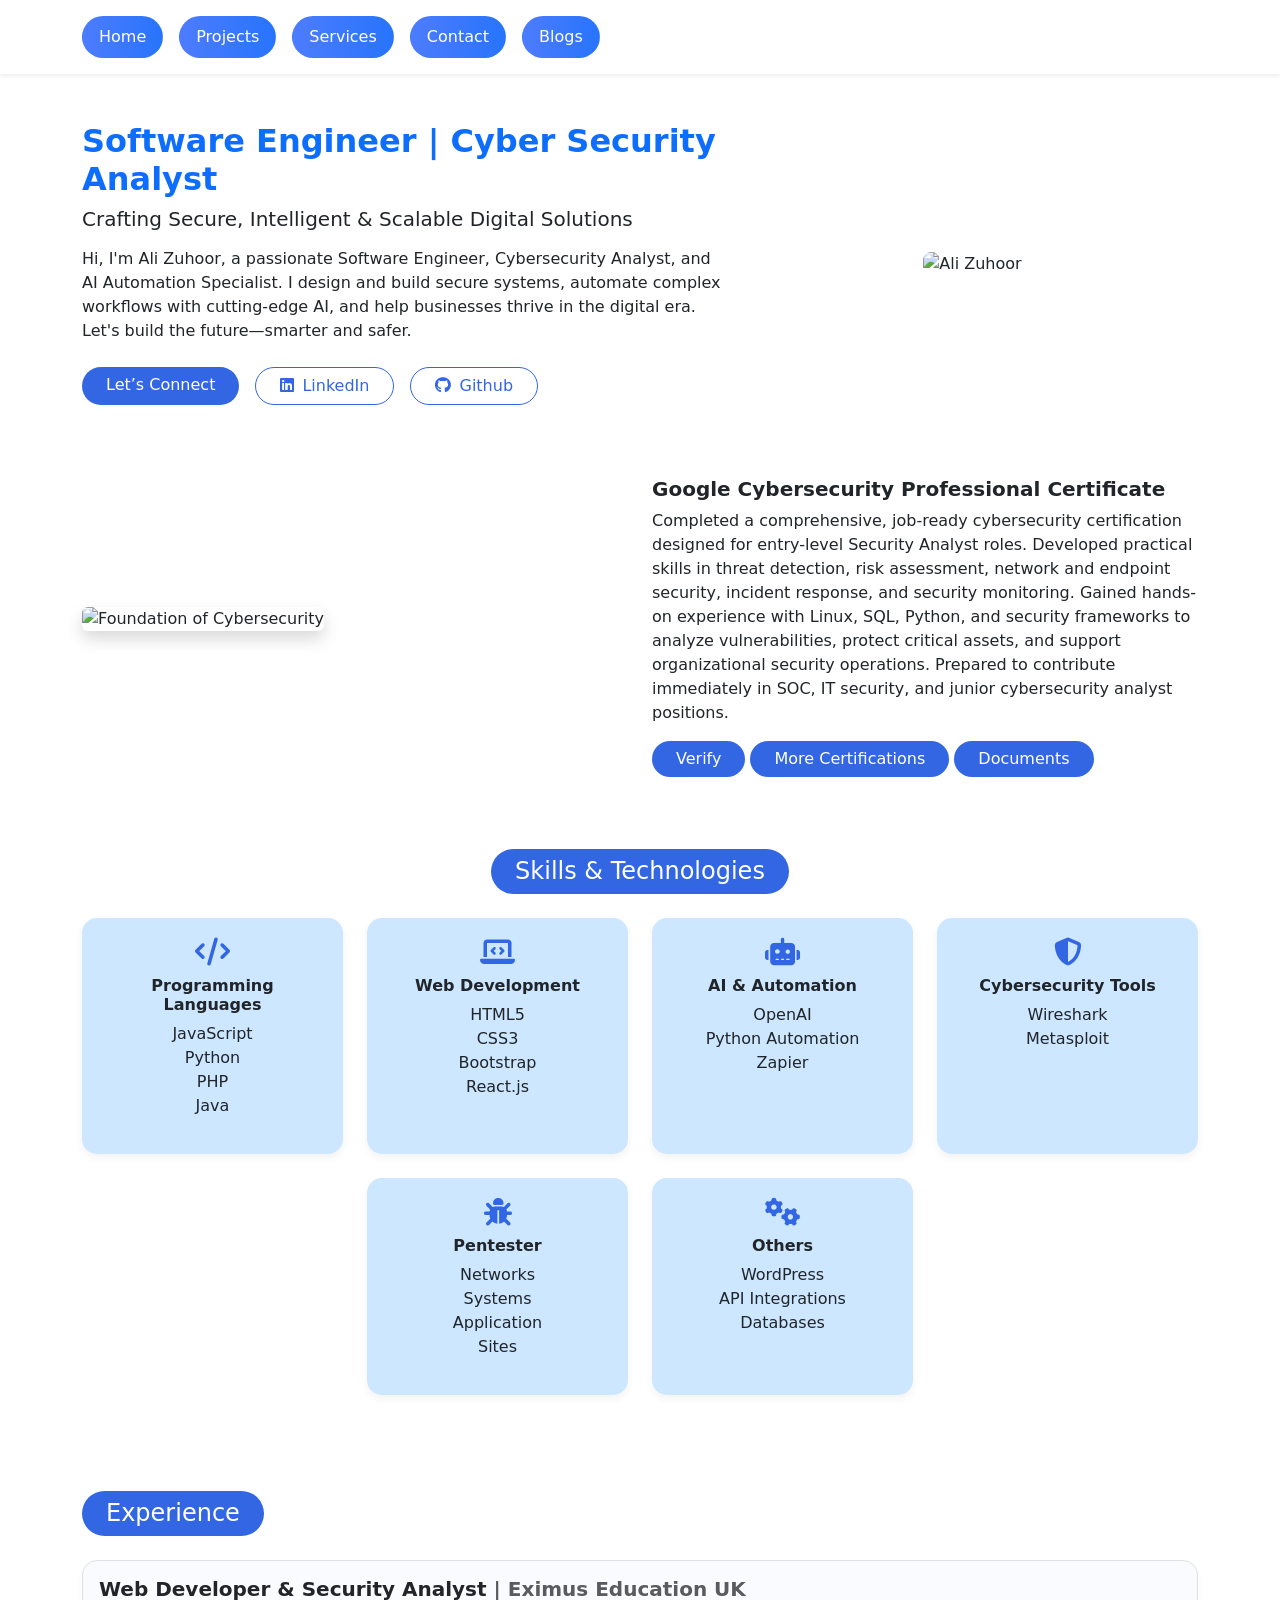
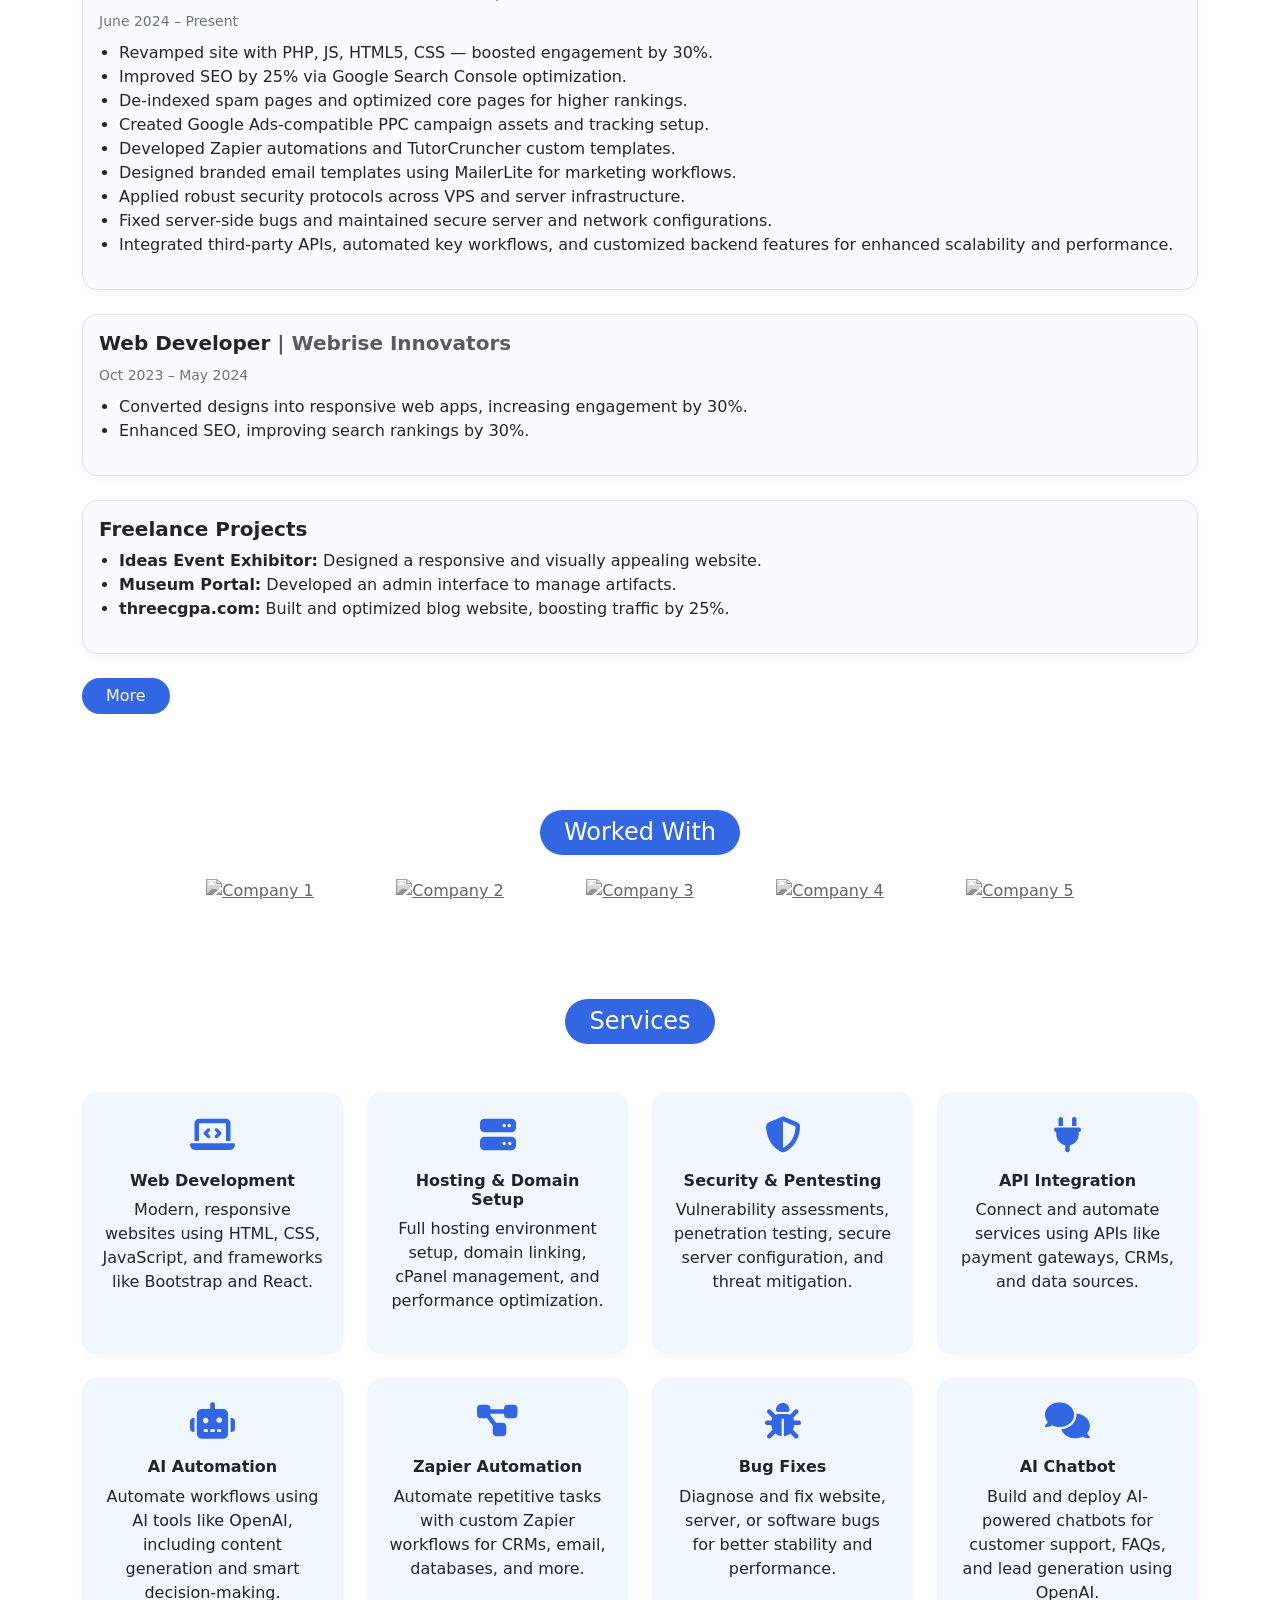
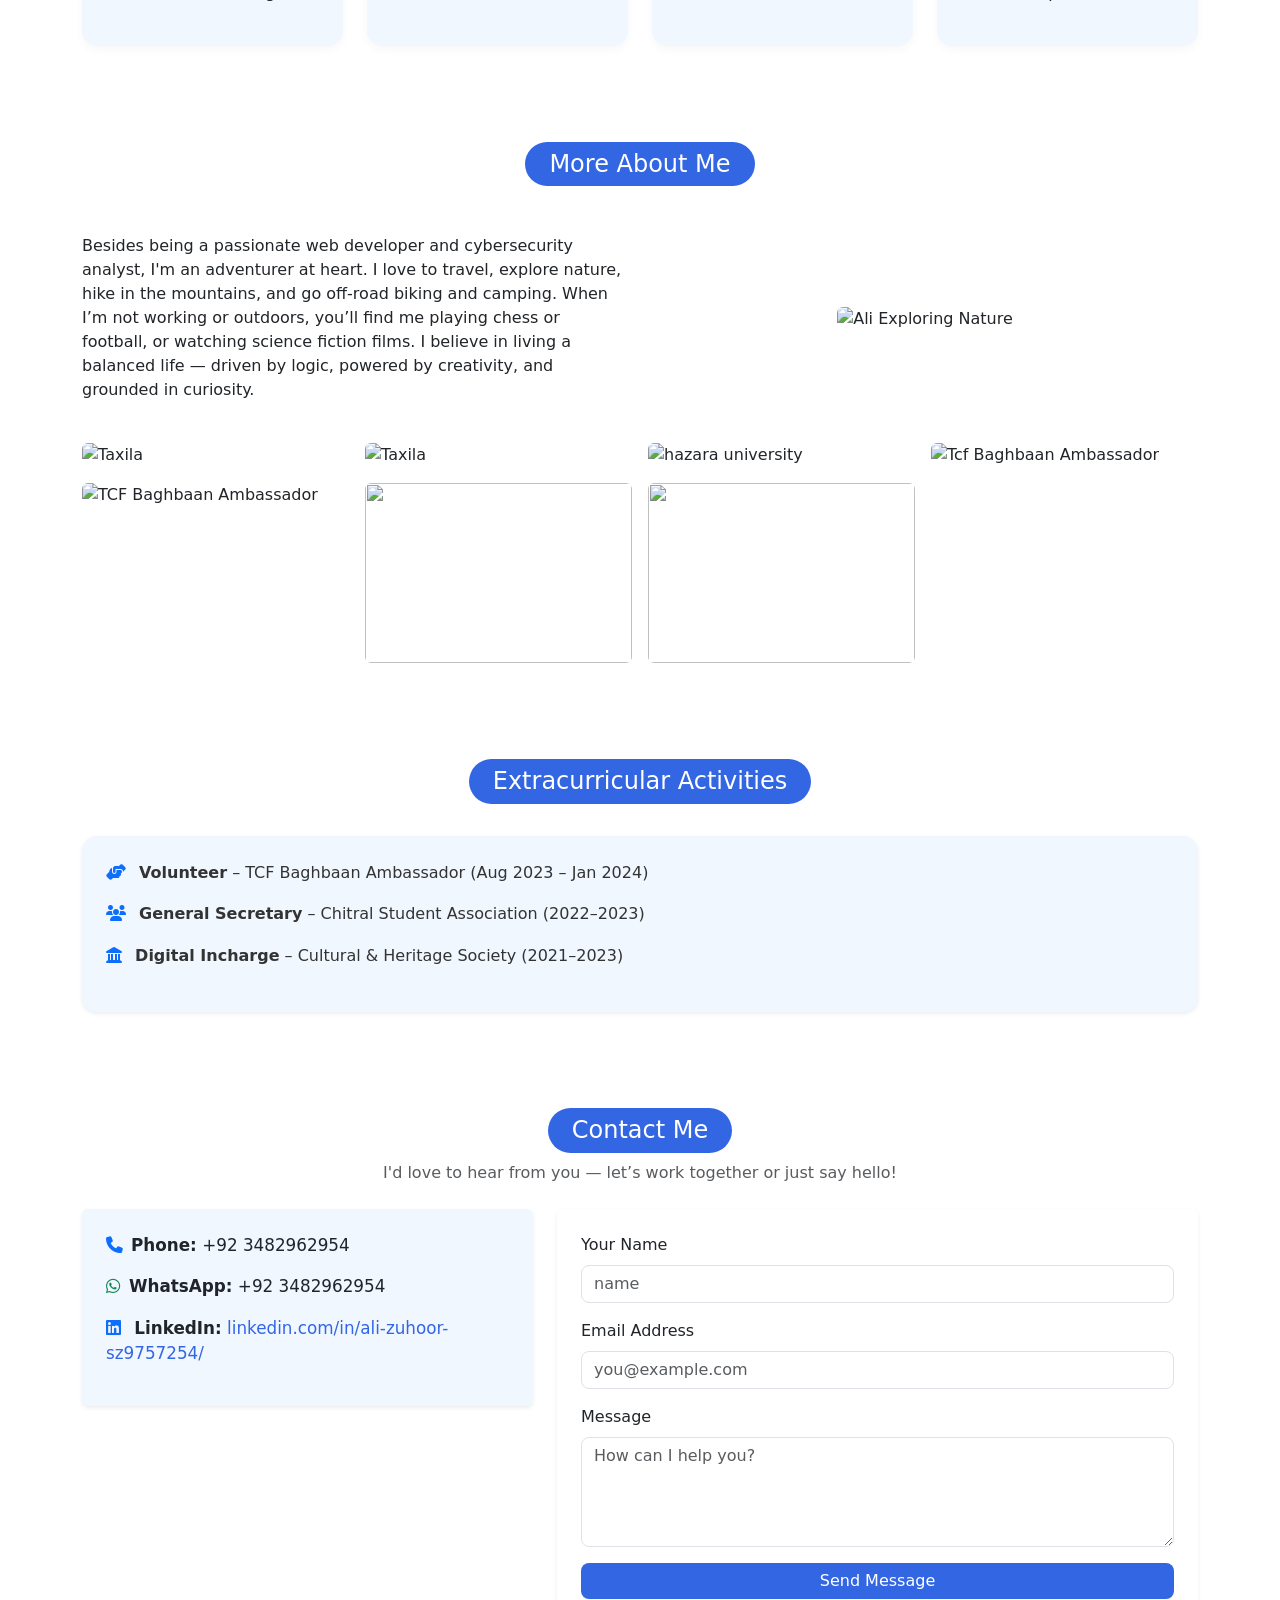
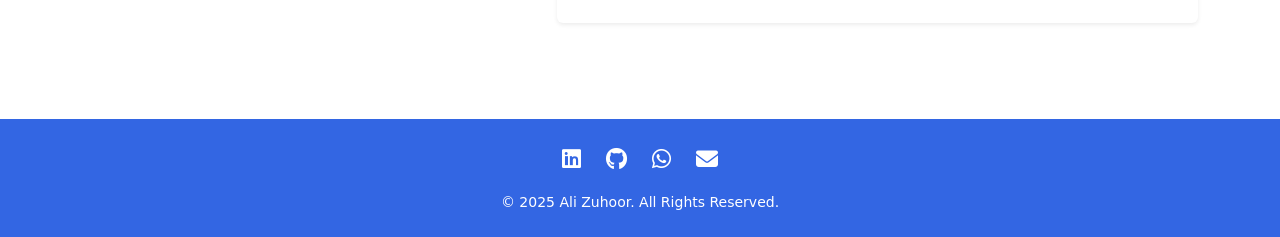
==== index.html @ 8e4b0fc7 "Add files via upload" ====
<!DOCTYPE html>
<html lang="en">
<head>
  <meta charset="UTF-8" />
  <meta name="viewport" content="width=device-width, initial-scale=1.0" />

  <!-- SEO Meta Tags -->
  <title>Ali Zuhoor – Software Engineer, Cybersecurity Analyst & AI Automation Specialist</title>
  <meta name="description" content="Ali Zuhoor is a Pakistan-based software engineer, cybersecurity analyst, and AI automation specialist. Expert in building secure, scalable web solutions, integrating APIs, and automating digital workflows using AI tools like OpenAI and Zapier." />
  <meta name="keywords" content="Ali Zuhoor, Software Engineer, Cybersecurity Analyst, AI Automation, Web Developer Pakistan, Zapier Specialist, Web Security, API Integration, WordPress Developer, Penetration Tester, AI Chatbot Developer" />
  <meta name="author" content="Ali Zuhoor" />
  <meta name="robots" content="index, follow" />
  <script type="application/ld+json">
{
  "@context": "https://schema.org",
  "@type": "Person",
  "name": "Ali Zuhoor",
  "url": "https://alizuhoorfullstackdeveloper.on.drv.tw/Devloper/",
  "image": "https://alizuhoorfullstackdeveloper.on.drv.tw/Devloper/assets/img/profile.jpg",
  "jobTitle": "Full Stack Developer & Cyber Security Analyst",
  "worksFor": {
    "@type": "Organization",
    "name": "Freelance / Remote"
  },
  "sameAs": [
    "https://www.linkedin.com/in/ali-zuhoor-sz9757254/",
    "https://github.com/",
    "https://www.youtube.com/@zuuhurr138"
  ],
  "description": "Ali Zuhoor is a professional Full Stack Developer and Cyber Security Analyst with expertise in web development, application security, pentesting, and automated AI-powered systems.",
  
  "knowsAbout": [
    "HTML",
    "CSS",
    "JavaScript",
    "PHP",
    "Python",
    "Bootstrap",
    "React",
    "Node.js",
    "MongoDB",
    "MySQL",
    "Linux",
    "Cybersecurity",
    "Penetration Testing",
    "Bug Hunting",
    "AI & ML"
  ],

  "address": {
    "@type": "PostalAddress",
    "addressCountry": "Pakistan"
  },

  "contactPoint": {
    "@type": "ContactPoint",
    "contactType": "customer support",
    "email": "zahooralykhan@gmail.com",
    "availableLanguage": ["English", "Urdu"]
  }
}
</script>

  <!-- Open Graph / Facebook -->
  <meta property="og:title" content="Ali Zuhoor – Software Engineer & AI Automation Expert" />
  <meta property="og:description" content="I build secure, scalable web solutions with AI automation, cybersecurity, and powerful digital workflows." />
  <meta property="og:image" content="https://yourdomain.com/images/alizuhoor-developer.png" />
  <meta property="og:url" content="https://yourdomain.com" />
  <meta property="og:type" content="website" />

  <!-- Twitter Card -->
  <meta name="twitter:card" content="summary_large_image" />
  <meta name="twitter:title" content="Ali Zuhoor – Software Engineer & AI Automation Expert" />
  <meta name="twitter:description" content="Pakistan-based developer building secure, smart websites & automation systems using AI and cybersecurity tools." />
  <meta name="twitter:image" content="https://yourdomain.com/images/alizuhoor-developer.png" />

  <!-- Favicon -->
  <link rel="apple-touch-icon" sizes="180x180" href="/favicon-180x180.png">
  <link rel="icon" type="image/png" sizes="32x32" href="/favicon-32x32.png">
  <link rel="icon" type="image/png" sizes="16x16" href="/favicon-16x16.png">

  <!-- CSS & Libraries -->
  <link href="https://cdn.jsdelivr.net/npm/bootstrap@5.3.3/dist/css/bootstrap.min.css" rel="stylesheet" />
  <link rel="stylesheet" href="https://cdnjs.cloudflare.com/ajax/libs/font-awesome/6.5.0/css/all.min.css" />
  <link rel="stylesheet" href="style.css" />
  <meta name="google-site-verification" content="ZCE4qhG0pBc1OUFDO04MoELwsV3pqbPDLwBFX5VcfeQ" />
</head>
<body>
  <!-- Navbar -->
  <nav class="navbar navbar-expand-lg bg-white shadow-sm py-3">
    <div class="container">
      <div class="d-flex gap-3">
        <a href="#home" class="btn nav-btn">Home</a>
        <a href="#projects" class="btn nav-btn">Projects</a>
        <a href="#services" class="btn nav-btn">Services</a>
        <a href="#contact" class="btn nav-btn">Contact</a>
        <a href="blog.html" class="btn nav-btn">Blogs</a>
      </div>
    </div>
  </nav>

  <!-- Hero Section -->
  <section class="hero-section py-5" id="home">
    <div class="container">
      <div class="row align-items-center">
        <!-- Text Content -->
        <div class="col-md-7">
          <h2 class="fw-bold text-primary">Software Engineer | Cyber Security Analyst</h2>
          <h5 class="text-dark mt-2">Crafting Secure, Intelligent & Scalable Digital Solutions</h5>
          <p class="mt-3">
            Hi, I'm Ali Zuhoor, a passionate Software Engineer, Cybersecurity Analyst, and AI Automation Specialist.
            I design and build secure systems, automate complex workflows with cutting-edge AI, and help businesses
            thrive in the digital era. Let's build the future—smarter and safer.
          </p>
          <div class="mt-4 d-flex flex-wrap gap-3">
  <a href="https://wa.link/1qwzy5" target="_blank" class="btn btn-primary px-4 rounded-pill">Let’s Connect</a>
  <a href="https://www.linkedin.com/in/ali-zuhoor-sz9757254/" target="_blank" class="btn btn-outline-primary px-4 rounded-pill">
    <i class="fab fa-linkedin me-2"></i>LinkedIn
  </a>
  <a href="https://github.com/AliZuhoor" target="_blank" class="btn btn-outline-primary px-4 rounded-pill">
    <i class="fab fa-github me-2"></i>Github
  </a>
</div>
        </div>
        <!-- Image -->
        <div class="col-md-5 text-center">
          <img src="images/alizuhoor-developer.png" alt="Ali Zuhoor" class="img-fluid hero-img" />
        </div>
      </div>
    </div>
  </section>
  <!-- Certifications -->
<div class="container py-4">
  
  <div class="row align-items-center">
    
    <!-- Left: Image -->
    <div class="col-md-6 mb-3">
      <img src="images/GoogleCybersecurityProfessional.png" alt="Foundation of Cybersecurity" class="img-fluid rounded shadow">
    </div>
    
    <!-- Right: Certificate Description -->
    <div class="col-md-6">
      <h5><strong>Google Cybersecurity Professional Certificate</strong></h5>
      <p>
        Completed a comprehensive, job-ready cybersecurity certification designed for entry-level Security Analyst roles. Developed practical skills in threat detection, risk assessment, network and endpoint security, incident response, and security monitoring. Gained hands-on experience with Linux, SQL, Python, and security frameworks to analyze vulnerabilities, protect critical assets, and support organizational security operations. Prepared to contribute immediately in SOC, IT security, and junior cybersecurity analyst positions.
      </p>
      <a href="https://www.coursera.org/account/accomplishments/verify/QZF8XQYVNJBW" target="_blank" class="btn btn-primary px-4 rounded-pill">Verify</a> 
      <a href="certifications.html" target="_blank" class="btn btn-primary px-4 rounded-pill">More Certifications</a>
      <a href="documents.html" target="_blank" class="btn btn-primary px-4 rounded-pill">Documents</a>
    </div>
    
  </div>
</div>

  <!-- Skills & Technologies Section -->
<section class="skills-section py-5">
  <div class="container text-center">
    <h4 class="section-title px-4 py-2 mb-4">Skills & Technologies</h4>

    <div class="row g-4 justify-content-center">
      <!-- Skill Box 1 -->
      <div class="col-md-4 col-lg-3">
        <div class="skill-box">
          <i class="fas fa-code skill-icon"></i>
          <h6 class="fw-bold">Programming Languages</h6>
          <p>JavaScript<br>Python<br>PHP<br>Java</p>
        </div>
      </div>

      <!-- Skill Box 2 -->
      <div class="col-md-4 col-lg-3">
        <div class="skill-box">
          <i class="fas fa-laptop-code skill-icon"></i>
          <h6 class="fw-bold">Web Development</h6>
          <p>HTML5<br>CSS3<br>Bootstrap<br>React.js</p>
        </div>
      </div>

      <!-- Skill Box 3 -->
      <div class="col-md-4 col-lg-3">
        <div class="skill-box">
          <i class="fas fa-robot skill-icon"></i>
          <h6 class="fw-bold">AI & Automation</h6>
          <p>OpenAI<br>Python Automation<br>Zapier</p>
        </div>
      </div>

      <!-- Skill Box 4 -->
      <div class="col-md-4 col-lg-3">
        <div class="skill-box">
          <i class="fas fa-shield-alt skill-icon"></i>
          <h6 class="fw-bold">Cybersecurity Tools</h6>
          <p>Wireshark<br>Metasploit</p>
        </div>
      </div>

      <!-- Skill Box 5 -->
      <div class="col-md-4 col-lg-3">
        <div class="skill-box">
          <i class="fas fa-bug skill-icon"></i>
          <h6 class="fw-bold">Pentester</h6>
          <p>Networks<br>Systems<br>Application<br>Sites</p>
        </div>
      </div>

      <!-- Skill Box 6 -->
      <div class="col-md-4 col-lg-3">
        <div class="skill-box">
          <i class="fas fa-cogs skill-icon"></i>
          <h6 class="fw-bold">Others</h6>
          <p>WordPress<br>API Integrations<br>Databases</p>
        </div>
      </div>
    </div>
  </div>
</section>
<!-- Experience Section -->
<section class="experience-section py-5" id="projects">
  <div class="container">
    <h4 class="section-title px-4 py-2 mb-4">Experience</h4>

    <!-- Experience Card 1 -->
    <div class="card experience-card mb-4">
      <div class="card-body">
        <h5 class="card-title">Web Developer & Security Analyst <span class="text-muted">| Eximus Education UK</span></h5>
        <small class="text-secondary">June 2024 – Present</small>
        <ul class="mt-2">
          <li>Revamped site with PHP, JS, HTML5, CSS — boosted engagement by 30%.</li>
      <li>Improved SEO by 25% via Google Search Console optimization.</li>
      <li>De-indexed spam pages and optimized core pages for higher rankings.</li>
      <li>Created Google Ads-compatible PPC campaign assets and tracking setup.</li>
      <li>Developed Zapier automations and TutorCruncher custom templates.</li>
      <li>Designed branded email templates using MailerLite for marketing workflows.</li>
      <li>Applied robust security protocols across VPS and server infrastructure.</li>
      <li>Fixed server-side bugs and maintained secure server and network configurations.</li>
      <li>Integrated third-party APIs, automated key workflows, and customized backend features for enhanced scalability and performance.</li>
        </ul>
      </div>
    </div>

    <!-- Experience Card 2 -->
    <div class="card experience-card mb-4">
      <div class="card-body">
        <h5 class="card-title">Web Developer <span class="text-muted">| Webrise Innovators</span></h5>
        <small class="text-secondary">Oct 2023 – May 2024</small>
        <ul class="mt-2">
          <li>Converted designs into responsive web apps, increasing engagement by 30%.</li>
          <li>Enhanced SEO, improving search rankings by 30%.</li>
        </ul>
      </div>
    </div>

    <!-- Experience Card 3 -->
    <div class="card experience-card mb-4">
      <div class="card-body">
        <h5 class="card-title">Freelance Projects</h5>
        <ul class="mt-2">
          <li><strong>Ideas Event Exhibitor:</strong> Designed a responsive and visually appealing website.</li>
          <li><strong>Museum Portal:</strong> Developed an admin interface to manage artifacts.</li>
          <li><strong>threecgpa.com:</strong> Built and optimized blog website, boosting traffic by 25%.</li>
        </ul>
      </div>
    </div>
    <a href="my-work.html" target="_blank" class="btn btn-primary px-4 rounded-pill">More</a>
  </div>
  
</section>
<!-- Worked With Section -->
<section class="worked-with-section py-5">
  <div class="container text-center">
    <h4 class="section-title px-4 py-2 mb-4">Worked With</h4>
    <div class="row justify-content-center align-items-center g-4">
      <!-- Logo 1 -->
      <div class="col-4 col-md-2">
        <a href="" target="_blank"><img src="images/Black 1-01-01 2.png" alt="Company 1" class="img-fluid partner-logo"></a>
      </div>
      <!-- Logo 2 -->
      <div class="col-4 col-md-2">
       <a href="https://brotherstrading.com.pk/" target="_blank"> <img src="images/brothers-trading corporation.png" alt="Company 2" class="img-fluid partner-logo"></a>
      </div>
      <!-- Logo 3 -->
      <div class="col-4 col-md-2">
       <a href="https://hu.edu.pk/" target="_blank"><img src="images/hazara-university.png" alt="Company 3" class="img-fluid partner-logo"></a>
      </div>
      <!-- Logo 4 -->
      <div class="col-4 col-md-2">
       <a href="https://projectorlink.com.pk/" target="_blank"> <img src="images/projectorlink.png" alt="Company 4" class="img-fluid partner-logo"> </a>
      </div>
      <!-- Logo 5 -->
      <div class="col-4 col-md-2">
       <a href="" target="_blank"> <img src="images/taqwa-apps.png" alt="Company 5" class="img-fluid partner-logo"></a>
      </div>
    </div>
  </div>
</section>
<!-- Services Section -->
<section class="services-section py-5" id="services">
  <div class="container text-center">
    <h4 class="section-title px-4 py-2 mb-5">Services</h4>
    <div class="row g-4 justify-content-center">
      <!-- Service 1 -->
      <div class="col-md-4 col-lg-3">
        <div class="service-card">
          <i class="fas fa-laptop-code service-icon"></i>
          <h6 class="fw-bold mt-3">Web Development</h6>
          <p>Modern, responsive websites using HTML, CSS, JavaScript, and frameworks like Bootstrap and React.</p>
        </div>
      </div>

      <!-- Service 2 -->
      <div class="col-md-4 col-lg-3">
        <div class="service-card">
          <i class="fas fa-server service-icon"></i>
          <h6 class="fw-bold mt-3">Hosting & Domain Setup</h6>
          <p>Full hosting environment setup, domain linking, cPanel management, and performance optimization.</p>
        </div>
      </div>

      <!-- Service 3 -->
      <div class="col-md-4 col-lg-3">
        <div class="service-card">
          <i class="fas fa-shield-alt service-icon"></i>
          <h6 class="fw-bold mt-3">Security & Pentesting</h6>
          <p>Vulnerability assessments, penetration testing, secure server configuration, and threat mitigation.</p>
        </div>
      </div>

      <!-- Service 4 -->
      <div class="col-md-4 col-lg-3">
        <div class="service-card">
          <i class="fas fa-plug service-icon"></i>
          <h6 class="fw-bold mt-3">API Integration</h6>
          <p>Connect and automate services using APIs like payment gateways, CRMs, and data sources.</p>
        </div>
      </div>

      <!-- Service 5 -->
      <div class="col-md-4 col-lg-3">
        <div class="service-card">
          <i class="fas fa-robot service-icon"></i>
          <h6 class="fw-bold mt-3">AI Automation</h6>
          <p>Automate workflows using AI tools like OpenAI, including content generation and smart decision-making.</p>
        </div>
      </div>

      <!-- Service 6 -->
      <div class="col-md-4 col-lg-3">
        <div class="service-card">
          <i class="fas fa-project-diagram service-icon"></i>
          <h6 class="fw-bold mt-3">Zapier Automation</h6>
          <p>Automate repetitive tasks with custom Zapier workflows for CRMs, email, databases, and more.</p>
        </div>
      </div>

      <!-- Service 7 -->
      <div class="col-md-4 col-lg-3">
        <div class="service-card">
          <i class="fas fa-bug service-icon"></i>
          <h6 class="fw-bold mt-3">Bug Fixes</h6>
          <p>Diagnose and fix website, server, or software bugs for better stability and performance.</p>
        </div>
      </div>

      <!-- Service 8 -->
      <div class="col-md-4 col-lg-3">
        <div class="service-card">
          <i class="fas fa-comments service-icon"></i>
          <h6 class="fw-bold mt-3">AI Chatbot</h6>
          <p>Build and deploy AI-powered chatbots for customer support, FAQs, and lead generation using OpenAI.</p>
        </div>
      </div>
    </div>
  </div>
</section>
<!-- More About Me Section -->
<section class="about-me-section py-5" id="about">
  <div class="container">
    <div class="text-center mb-4">
      <h4 class="section-title px-4 py-2">More About Me</h4>
    </div>
    <div class="row align-items-center mb-4">
      <div class="col-md-6">
        <p class="mt-3">
          Besides being a passionate web developer and cybersecurity analyst, I'm an adventurer at heart. I love to travel, explore nature, hike in the mountains, and go off-road biking and camping. 
          When I’m not working or outdoors, you’ll find me playing chess or football, or watching science fiction films. 
          I believe in living a balanced life — driven by logic, powered by creativity, and grounded in curiosity.
        </p>
      </div>
      <div class="col-md-6 text-center">
        <img src="images/ali-zuhoor-software engineer.png" alt="Ali Exploring Nature" class="img-fluid rounded about-main-img" />
      </div>
    </div>

    <!-- Photo Gallery -->
    <div class="row g-3">
      <div class="col-6 col-md-4 col-lg-3">
        <img src="images/1.jpg" class="img-fluid rounded gallery-img" alt="Taxila">
      </div>
      <div class="col-6 col-md-4 col-lg-3">
        <img src="images/2.jpg" class="img-fluid rounded gallery-img" alt="Taxila">
      </div>
      <div class="col-6 col-md-4 col-lg-3">
        <img src="images/3.jpg" class="img-fluid rounded gallery-img" alt="hazara university">
      </div>
      <div class="col-6 col-md-4 col-lg-3">
        <img src="images/4.jpg" class="img-fluid rounded gallery-img" alt="Tcf Baghbaan Ambassador">
      </div>
      <div class="col-6 col-md-4 col-lg-3">
        <img src="images/5.jpg" class="img-fluid rounded gallery-img" alt="TCF Baghbaan Ambassador">
      </div>
      <div class="col-6 col-md-4 col-lg-3">
        <img src="images/volunteer-work.png" class="img-fluid rounded gallery-img" alt="">
      </div>
      <div class="col-6 col-md-4 col-lg-3">
        <img src="assets/profile/movies.jpg" class="img-fluid rounded gallery-img" alt="">
      </div>
    </div>
  </div>
</section>
<!-- Extracurricular Activities Section -->
<section class="extra-activities-section py-5">
  <div class="container">
    <div class="text-center mb-4">
      <h4 class="section-title px-4 py-2">Extracurricular Activities</h4>
    </div>

    <div class="card p-4 shadow-sm border-0 activity-card">
      <ul class="list-unstyled">
        <li class="mb-3"><i class="fas fa-hands-helping me-2 text-primary"></i>
          <strong>Volunteer</strong> – TCF Baghbaan Ambassador (Aug 2023 – Jan 2024)
        </li>
        <li class="mb-3"><i class="fas fa-users me-2 text-primary"></i>
          <strong>General Secretary</strong> – Chitral Student Association (2022–2023)
        </li>
        <li class="mb-1"><i class="fas fa-landmark me-2 text-primary"></i>
          <strong>Digital Incharge</strong> – Cultural & Heritage Society (2021–2023)
        </li>
      </ul>
    </div>
  </div>
</section>
<!-- Contact Section -->
<section class="contact-section py-5" id="contact">
  <div class="container">
    <div class="text-center mb-4">
      <h4 class="section-title px-4 py-2">Contact Me</h4>
      <p class="text-muted">I'd love to hear from you — let’s work together or just say hello!</p>
    </div>

    <div class="row align-items-start">
      <!-- Contact Info -->
      <div class="col-md-5 mb-4">
        <div class="contact-info-box p-4 rounded shadow-sm h-100">
          <p><i class="fas fa-phone text-primary me-2"></i><strong>Phone:</strong> +92 3482962954</p>
          <p><i class="fab fa-whatsapp text-success me-2"></i><strong>WhatsApp:</strong> +92 3482962954</p>
          <p><i class="fab fa-linkedin text-primary me-2"></i>
            <strong>LinkedIn:</strong> 
            <a href="https://www.linkedin.com/in/ali-zuhoor-sz9757254/" target="_blank">linkedin.com/in/ali-zuhoor-sz9757254/</a>
          </p>
        </div>
      </div>

      <!-- Contact Form -->
      <div class="col-md-7">
        <form class="contact-form shadow-sm p-4 rounded bg-white">
          <div class="mb-3">
            <label for="name" class="form-label">Your Name</label>
            <input type="text" id="name" class="form-control" placeholder="name" required />
          </div>
          <div class="mb-3">
            <label for="email" class="form-label">Email Address</label>
            <input type="email" id="email" class="form-control" placeholder="you@example.com" required />
          </div>
          <div class="mb-3">
            <label for="message" class="form-label">Message</label>
            <textarea id="message" rows="4" class="form-control" placeholder="How can I help you?" required></textarea>
          </div>
          <button type="submit" class="btn btn-primary w-100">Send Message</button>
        </form>
      </div>
    </div>
  </div>
</section>
<!-- Footer -->
<footer class="footer-section py-4 mt-5 text-center text-white">
  <div class="container">
    <div class="mb-3">
      <a href="https://www.linkedin.com/in/ali-zuhoor-sz9757254/" target="_blank" class="footer-icon"><i class="fab fa-linkedin"></i></a>
      <a href="https://github.com/your-username" target="_blank" class="footer-icon"><i class="fab fa-github"></i></a>
      <a href="https://wa.me/923482962954" target="_blank" class="footer-icon"><i class="fab fa-whatsapp"></i></a>
      <a href="mailto:zahooralykhan@gmail.com" target="_blank" class="footer-icon"><i class="fas fa-envelope"></i></a>
    </div>
    <p class="mb-0 small">&copy; 2025 Ali Zuhoor. All Rights Reserved.</p>
  </div>
</footer>


  <script src="https://cdn.jsdelivr.net/npm/bootstrap@5.3.3/dist/js/bootstrap.bundle.min.js"></script>
</body>
</html>
---- style.css ----
.nav-btn {
  background: linear-gradient(to right, #4d7cfe, #2774fc);
  color: white;
  border-radius: 25px;
  padding: 8px 16px;
  font-weight: 500;
}

.nav-btn:hover {
  background: #265ed7;
  color: white;
}

.hero-section {
  background-color: #ffffff;
}

.hero-img {
  max-width: 100%;
  height: auto;
  border-radius: 8px;
}
/* Section Header */
.section-title {
  background-color: #3366e3;
  color: white;
  border-radius: 25px;
  display: inline-block;
}

/* Skill Card */
.skill-box {
  background-color: #cce7ff;
  border-radius: 15px;
  padding: 20px;
  height: 100%;
  transition: all 0.3s ease;
  box-shadow: 0 4px 8px rgba(0, 0, 0, 0.05);
}

.skill-box:hover {
  transform: translateY(-5px);
  box-shadow: 0 6px 12px rgba(0, 0, 0, 0.08);
}

.skill-icon {
  font-size: 28px;
  color: #3366e3;
  margin-bottom: 10px;
}
/* Experience Section */
.experience-card {
  border: 1px solid #e1e1e1;
  border-radius: 15px;
  background-color: #f9fbff;
  box-shadow: 0 4px 8px rgba(0, 0, 0, 0.03);
}

.experience-card h5 {
  font-weight: 600;
}

.experience-card ul {
  padding-left: 20px;
}

.section-title {
  background-color: #3366e3;
  color: white;
  border-radius: 25px;
  display: inline-block;
}
/* Worked With Logos */
.partner-logo {
  max-height: 60px;
  object-fit: contain;
  filter: grayscale(100%);
  transition: filter 0.3s ease;
}

.partner-logo:hover {
  filter: grayscale(0%);
}
/* Services Section */
.service-card {
  background-color: #f0f7ff;
  border-radius: 15px;
  padding: 25px 20px;
  height: 100%;
  transition: all 0.3s ease;
  box-shadow: 0 4px 10px rgba(0, 0, 0, 0.03);
}

.service-card:hover {
  transform: translateY(-6px);
  box-shadow: 0 8px 16px rgba(0, 0, 0, 0.06);
}

.service-icon {
  font-size: 36px;
  color: #3366e3;
}
/* About Me Section */
.about-me-section p.lead {
  font-size: 1.1rem;
  color: #333;
}

.about-main-img {
  max-height: 350px;
  object-fit: cover;
  border-radius: 15px;
  
}

.gallery-img {
  height: 180px;
  object-fit: cover;
  width: 100%;
  border-radius: 10px;
  transition: transform 0.3s ease;
}

.gallery-img:hover {
  transform: scale(1.03);
  box-shadow: 0 4px 12px rgba(0, 0, 0, 0.1);
}
/* Extra Activities */
.activity-card {
  background-color: #f0f7ff;
  border-radius: 15px;
}

.activity-card ul li {
  font-size: 1rem;
  color: #333;
  line-height: 1.6;
}
/* Contact Section */
.contact-info-box {
  background-color: #f0f7ff;
  font-size: 1.05rem;
}

.contact-info-box a {
  color: #3366e3;
  text-decoration: none;
}

.contact-info-box a:hover {
  text-decoration: underline;
}

.contact-form .form-control {
  border-radius: 8px;
  box-shadow: none;
}

.contact-form button {
  border-radius: 8px;
}
/* Footer */
.footer-section {
  background-color: #3366e3;
}

.footer-icon {
  color: white;
  font-size: 22px;
  margin: 0 10px;
  transition: color 0.3s ease;
}

.footer-icon:hover {
  color: #d1e4ff;
}
.btn-primary {
  background-color: #3366e3;
  border: none;
}

.btn-outline-primary {
  border-color: #3366e3;
  color: #3366e3;
}

.btn-outline-primary:hover {
  background-color: #3366e3;
  color: white;
}
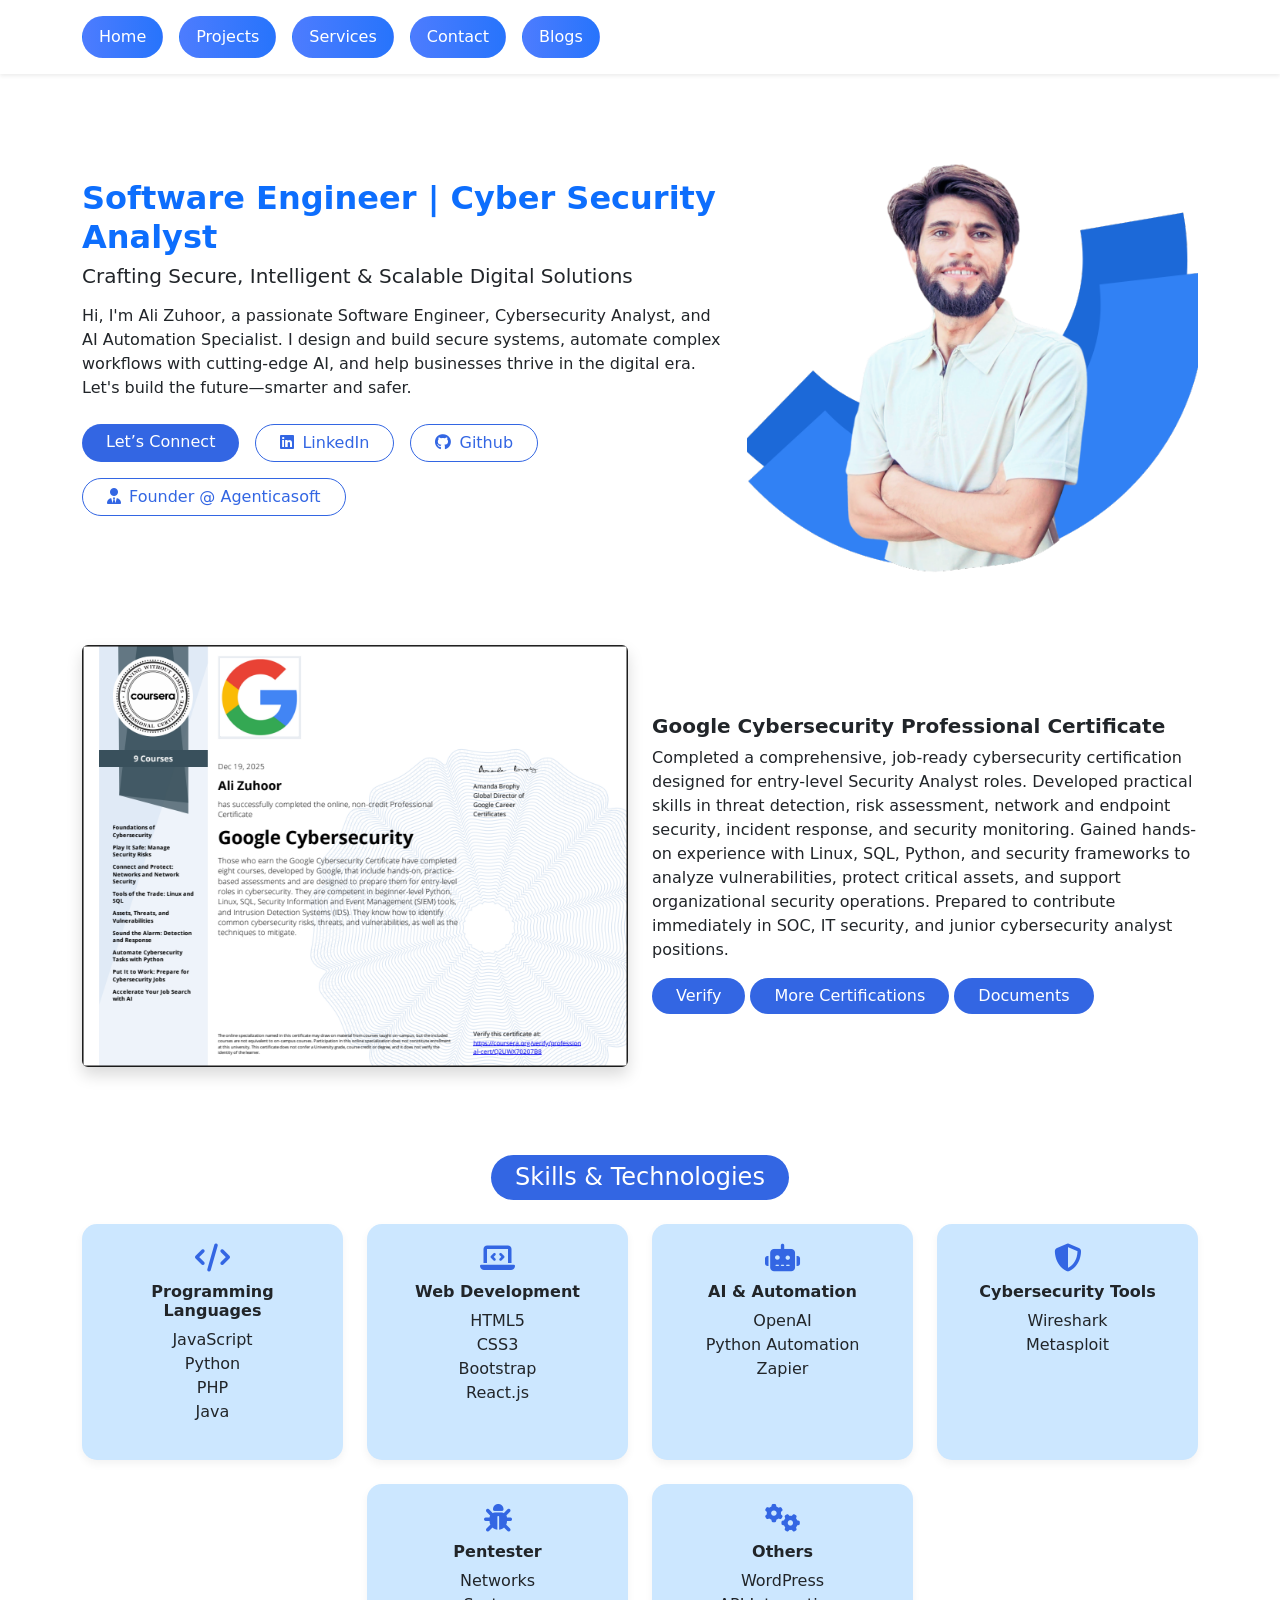
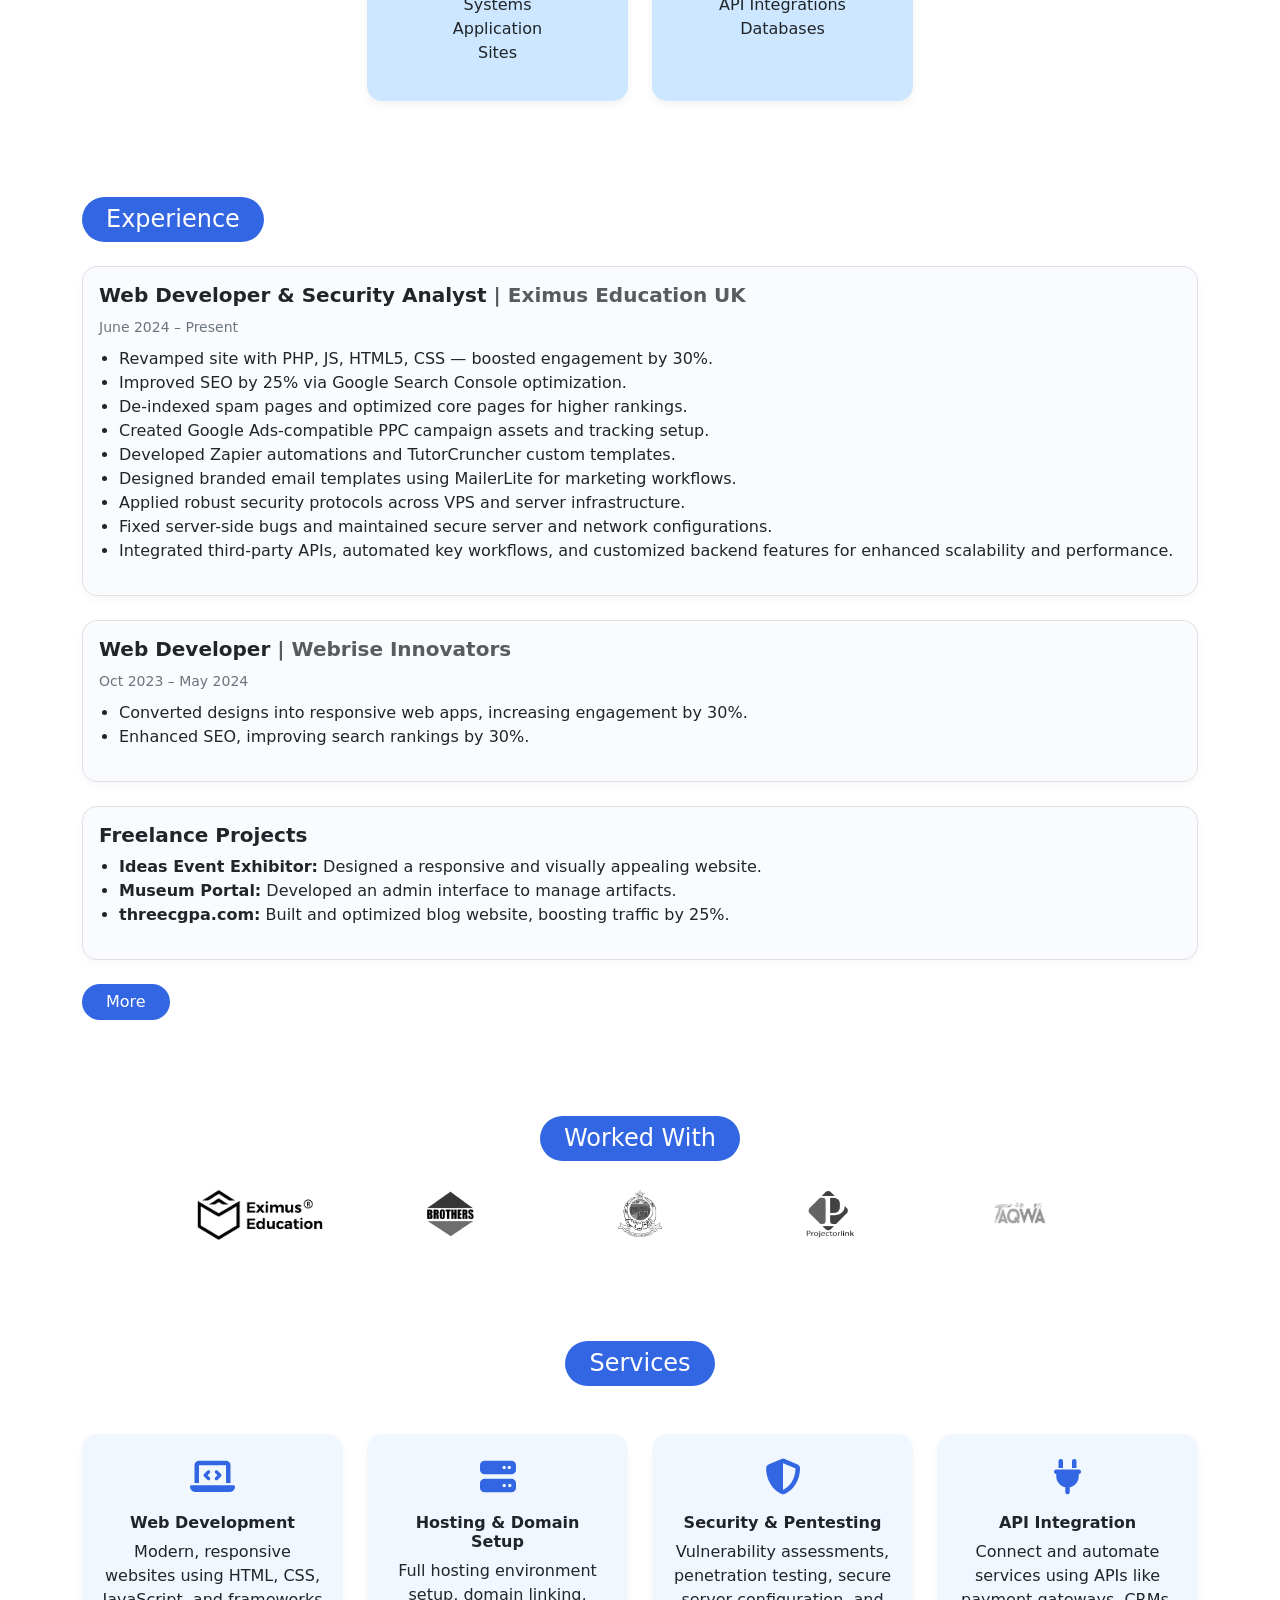
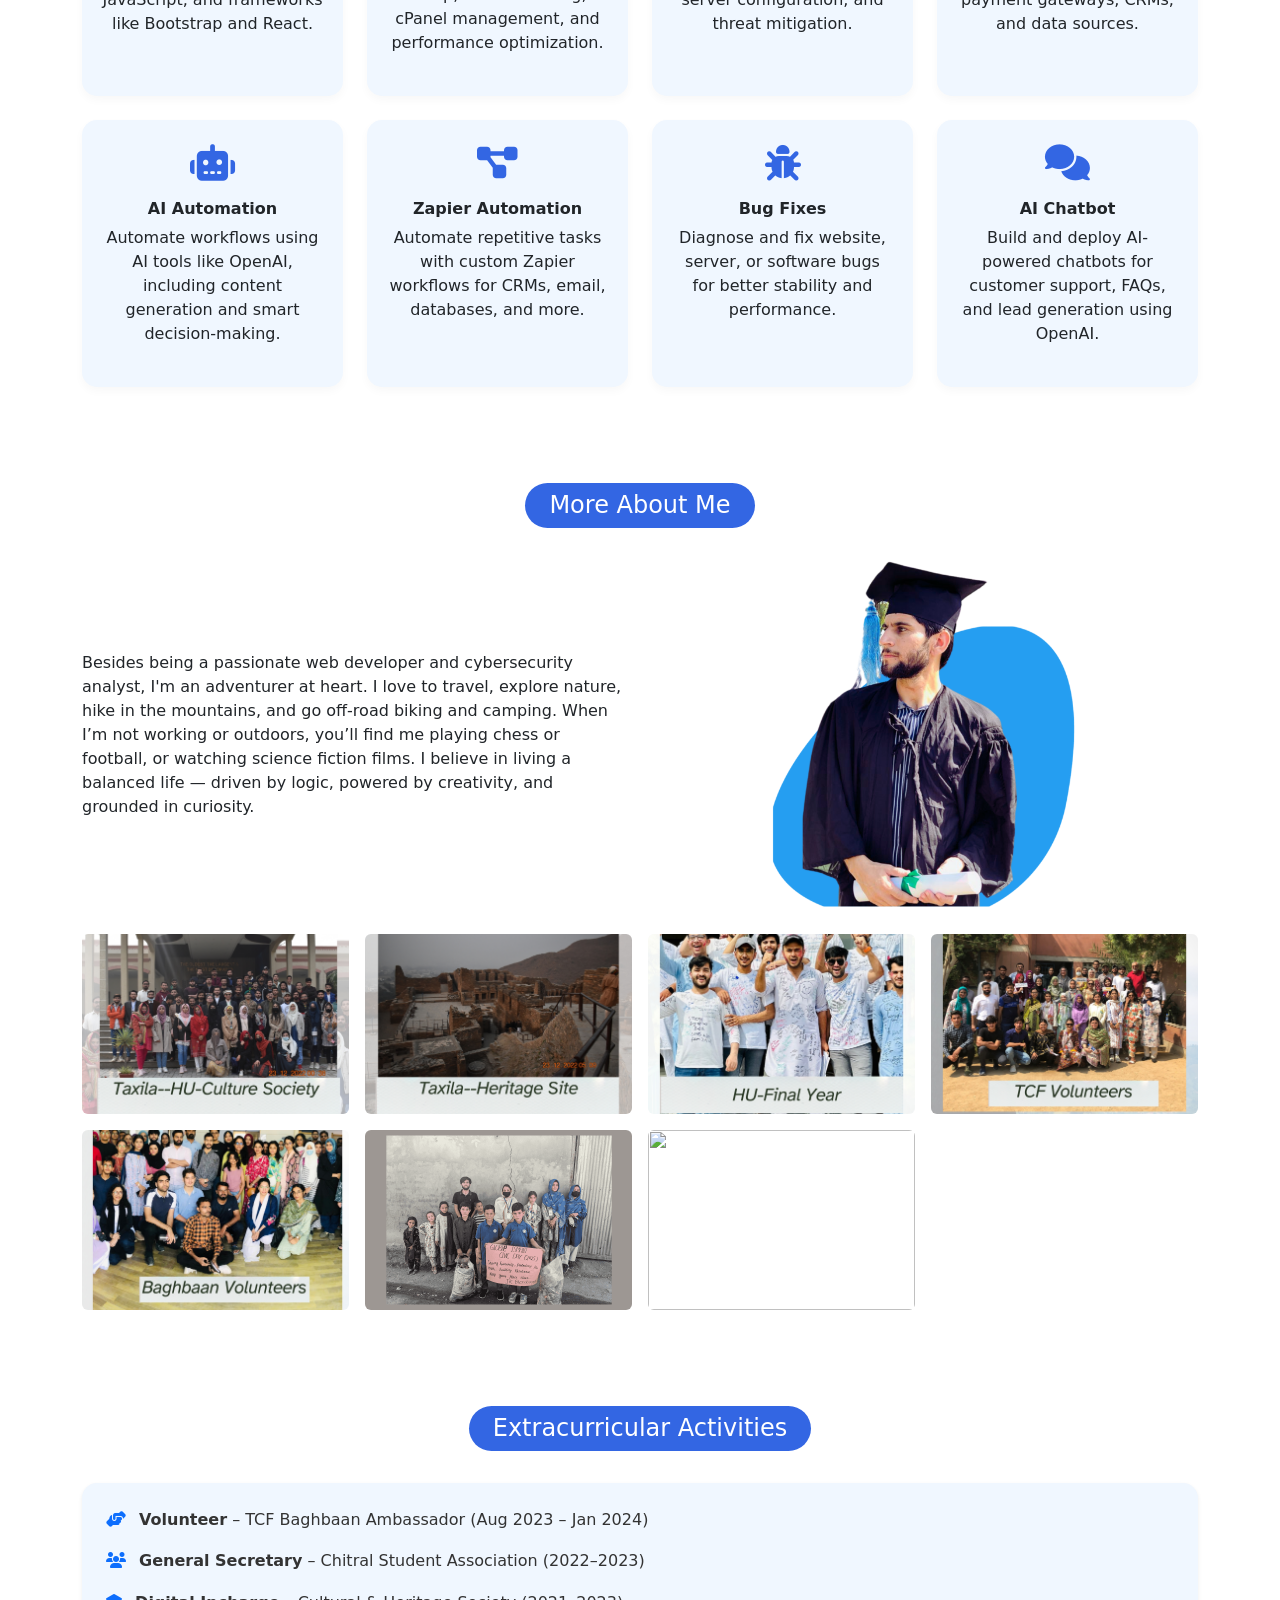
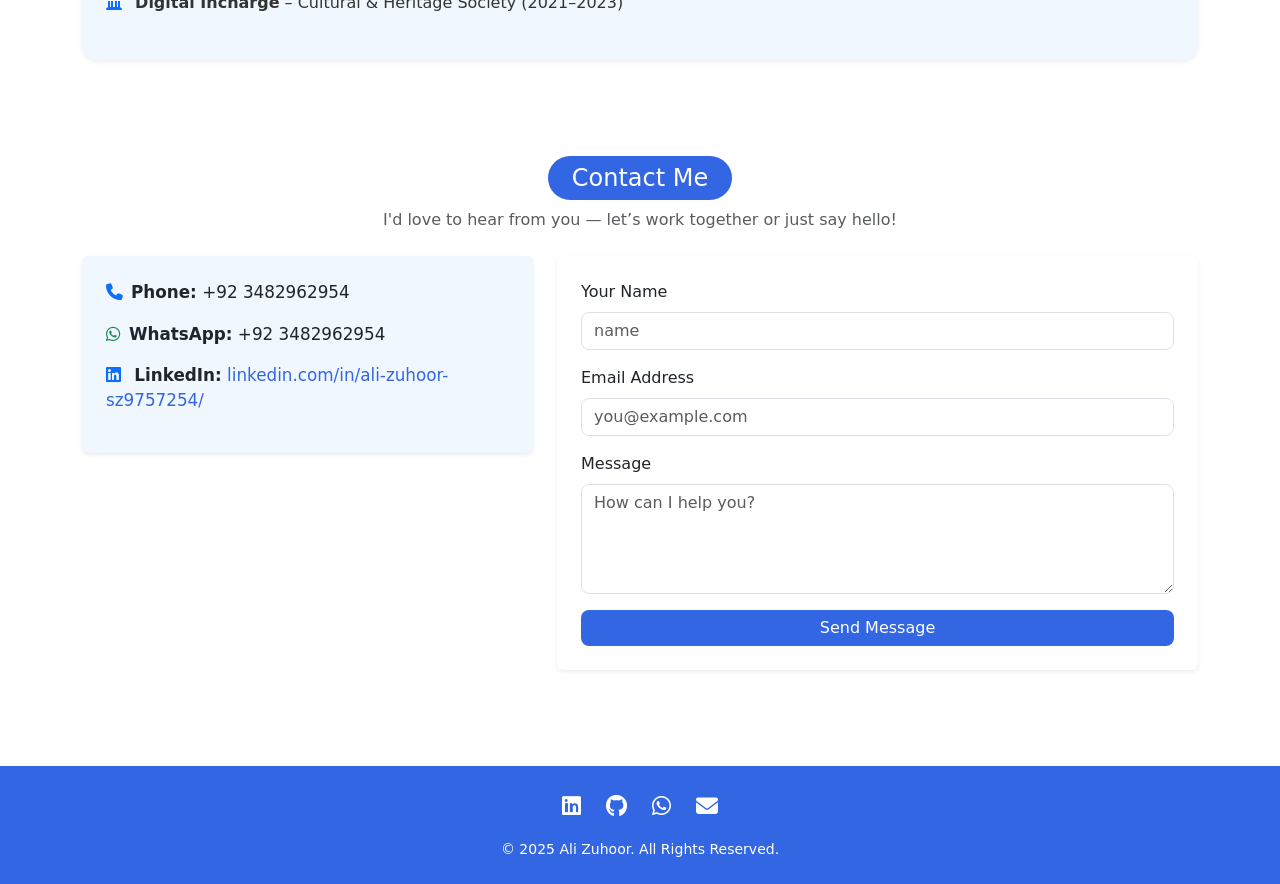
==== commit f1696cd9: "ico added for founder button" ====
--- a/index.html
+++ b/index.html
@@ -120,6 +120,9 @@
   <a href="https://github.com/AliZuhoor" target="_blank" class="btn btn-outline-primary px-4 rounded-pill">
     <i class="fab fa-github me-2"></i>Github
   </a>
+              <a href="https://agenticasoft.com" target="_blank" class="btn btn-outline-primary px-4 rounded-pill">
+    <i class="fas fa-user-tie me-2"></i>Founder @ Agenticasoft
+  </a>
 </div>
         </div>
         <!-- Image -->
@@ -498,4 +501,4 @@
 
   <script src="https://cdn.jsdelivr.net/npm/bootstrap@5.3.3/dist/js/bootstrap.bundle.min.js"></script>
 </body>
-</html>+</html>
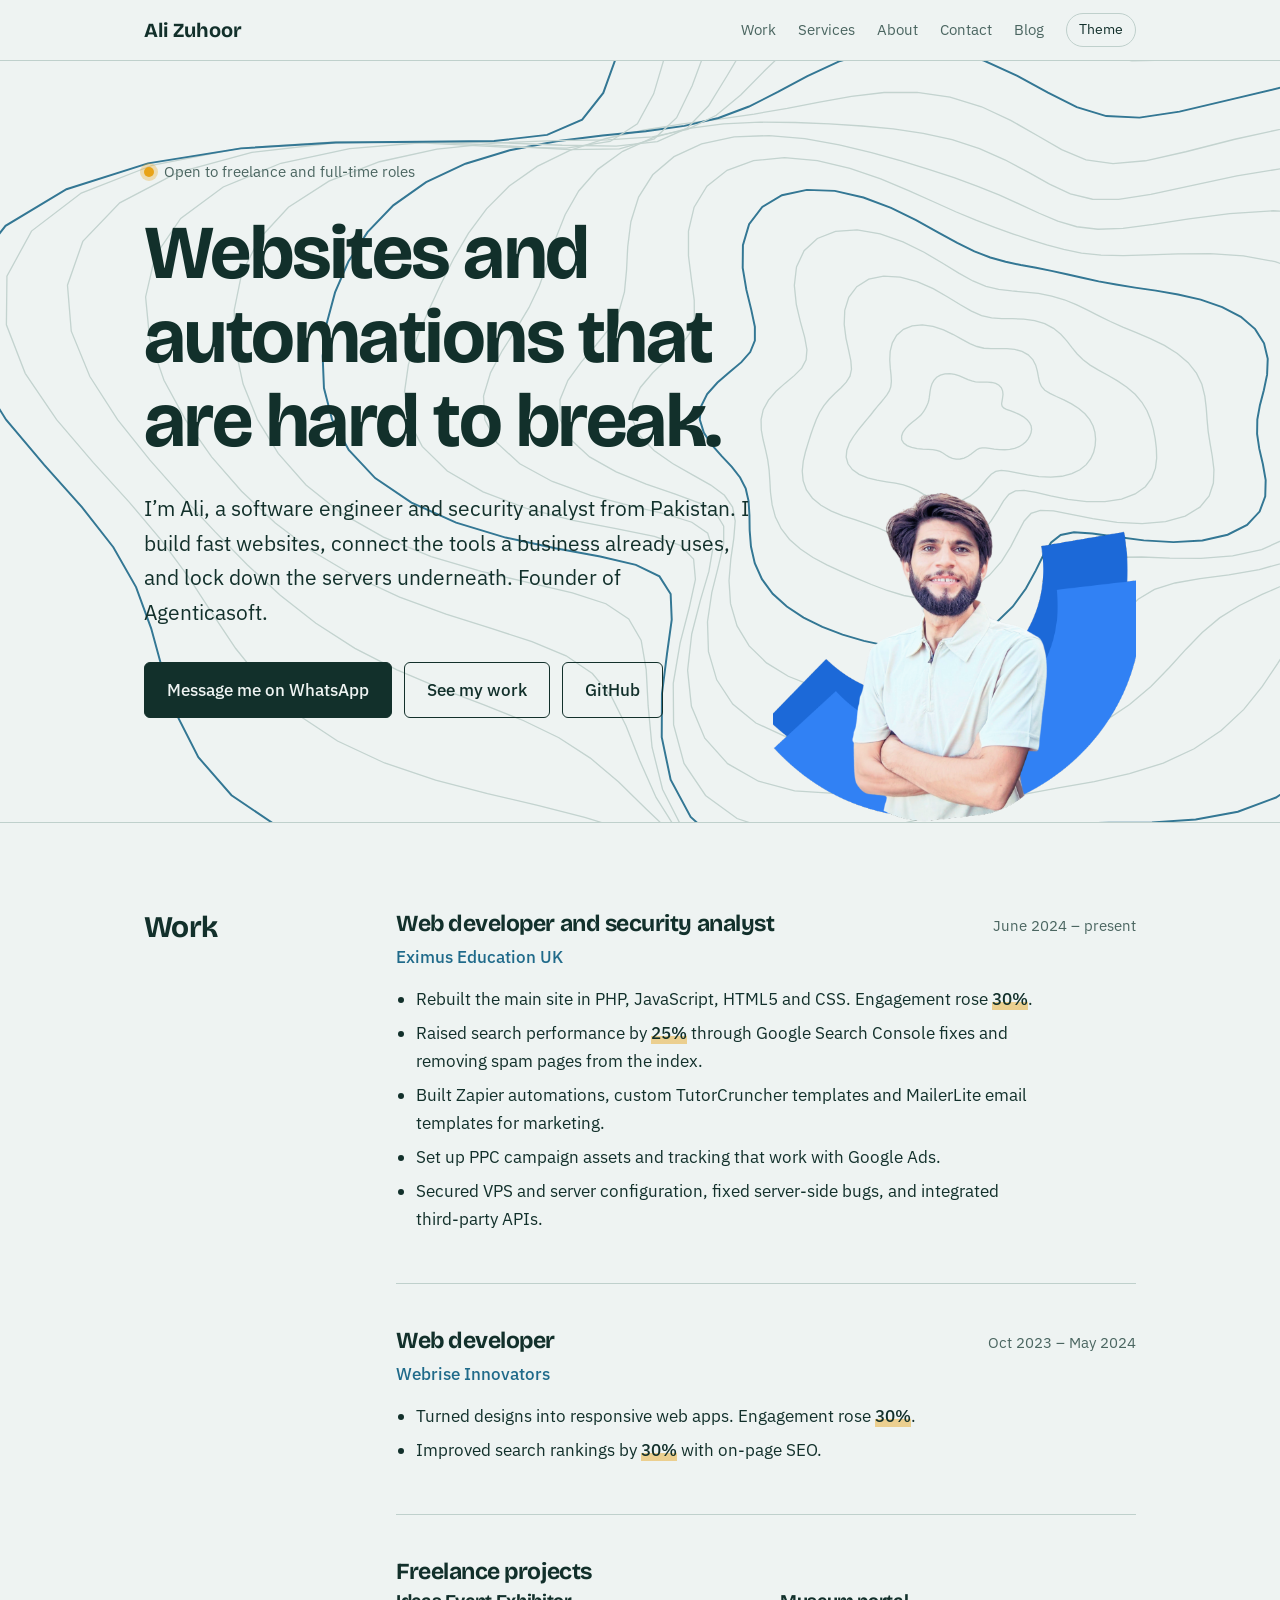
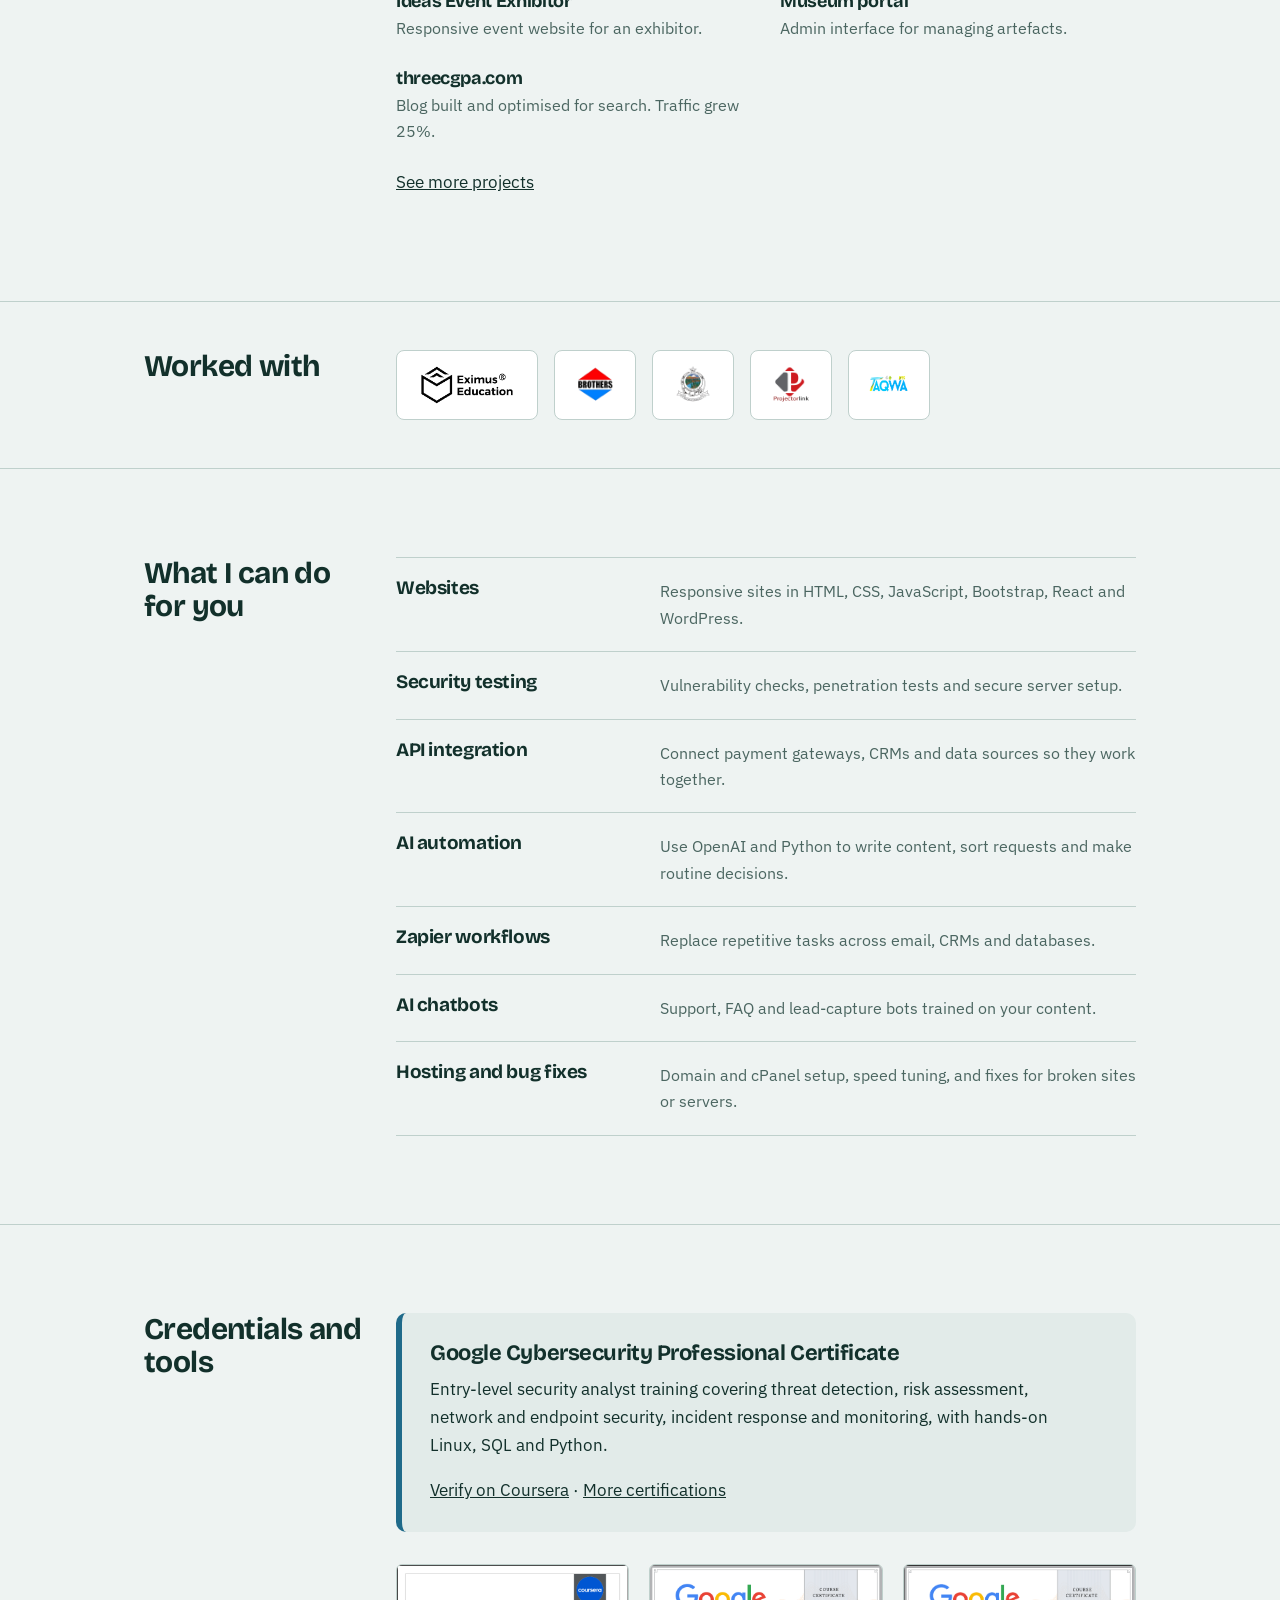
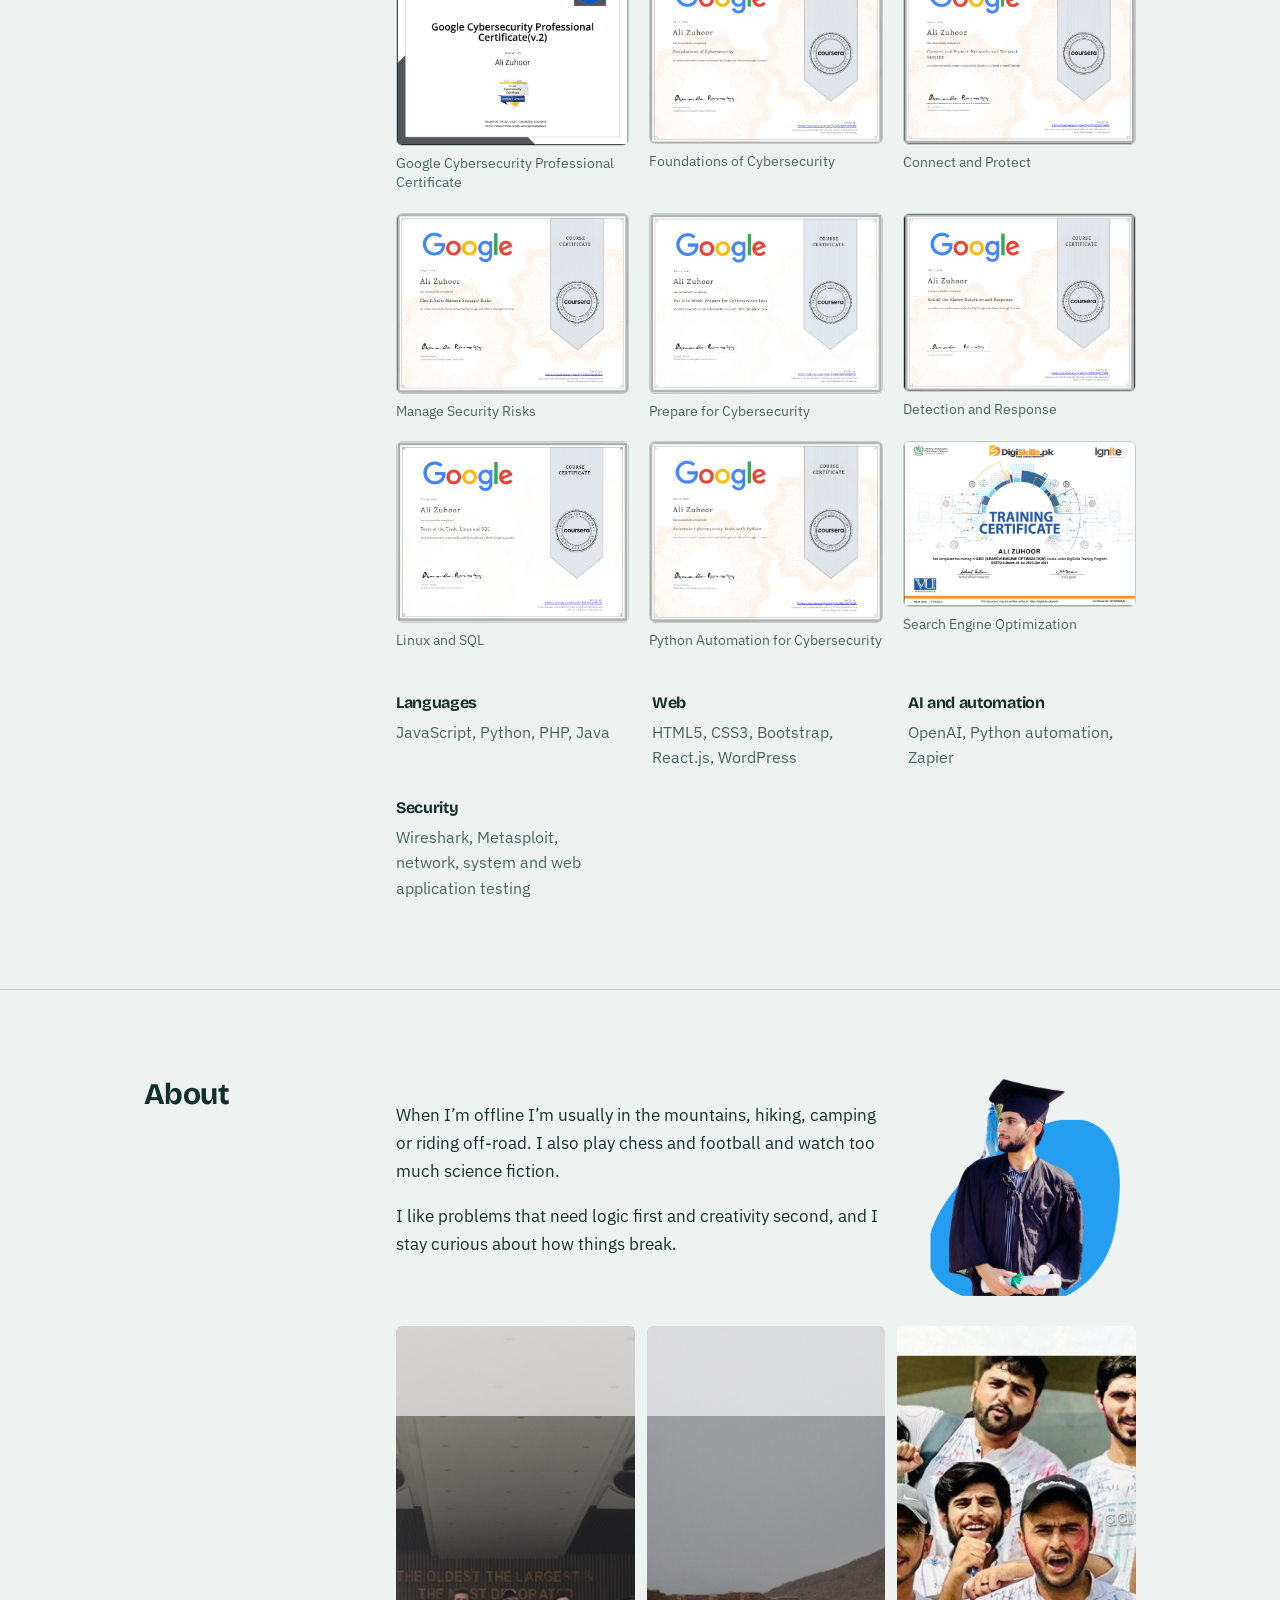
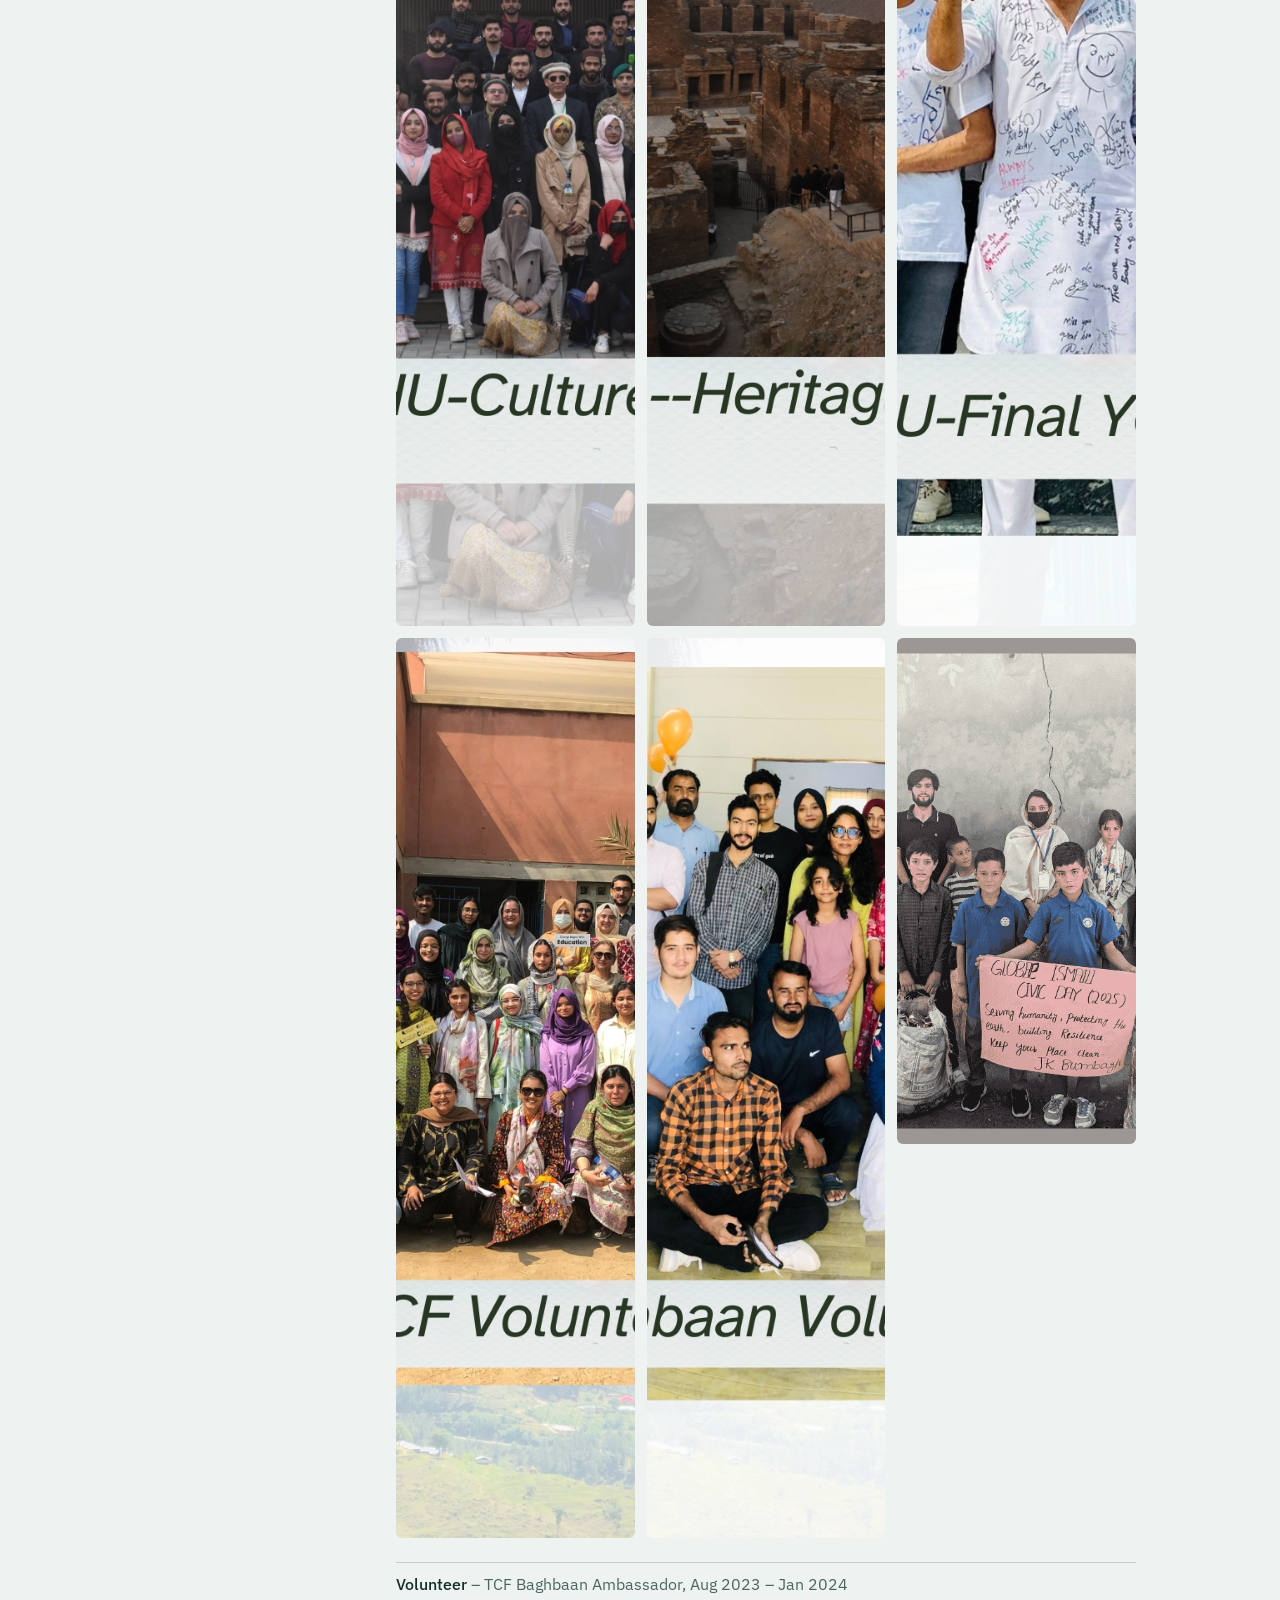
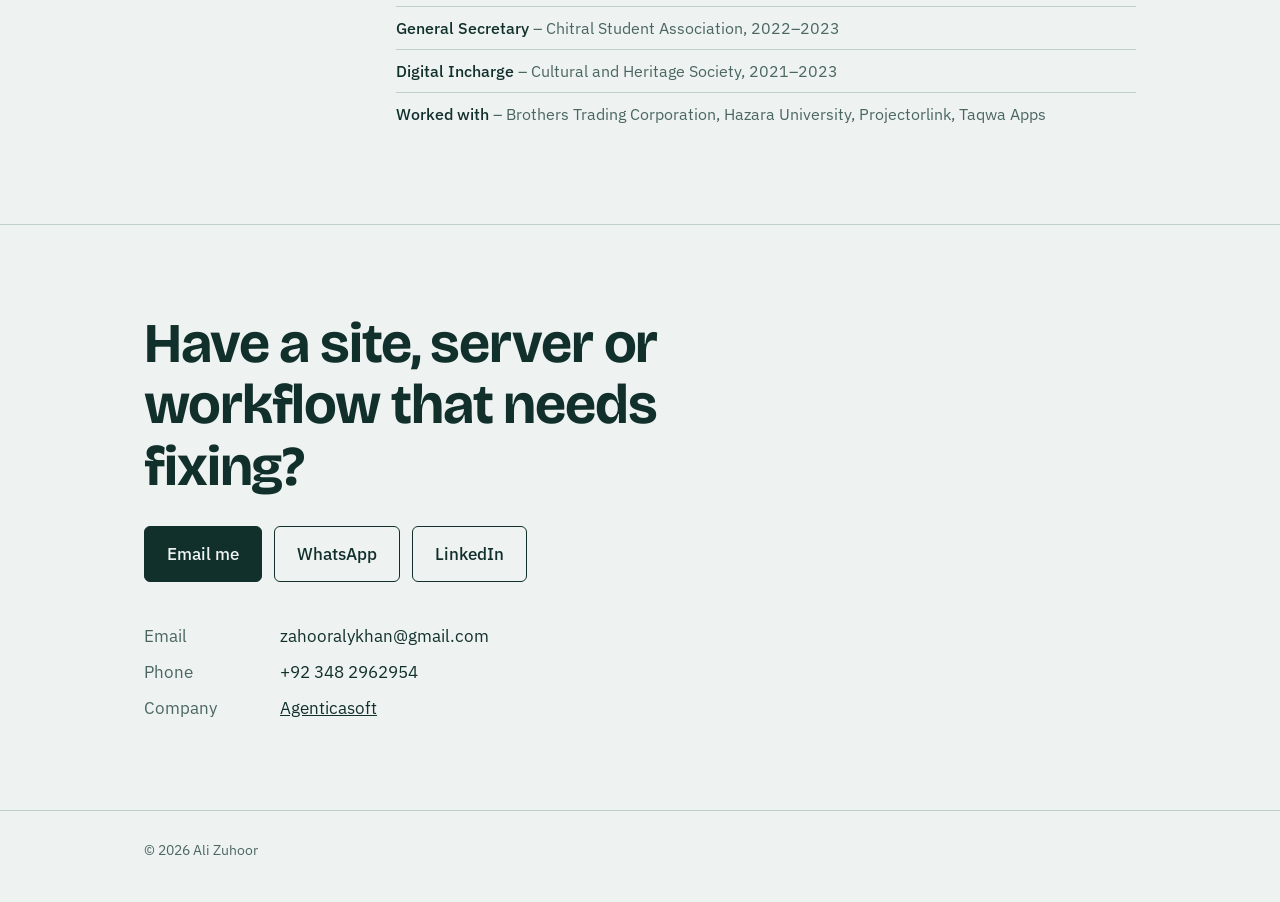
==== commit f861d5a1: "Add files via upload" ====
--- a/index.html
+++ b/index.html
@@ -1,504 +1,191 @@
-<!DOCTYPE html>
-<html lang="en">
-<head>
-  <meta charset="UTF-8" />
-  <meta name="viewport" content="width=device-width, initial-scale=1.0" />
-
-  <!-- SEO Meta Tags -->
-  <title>Ali Zuhoor – Software Engineer, Cybersecurity Analyst & AI Automation Specialist</title>
-  <meta name="description" content="Ali Zuhoor is a Pakistan-based software engineer, cybersecurity analyst, and AI automation specialist. Expert in building secure, scalable web solutions, integrating APIs, and automating digital workflows using AI tools like OpenAI and Zapier." />
-  <meta name="keywords" content="Ali Zuhoor, Software Engineer, Cybersecurity Analyst, AI Automation, Web Developer Pakistan, Zapier Specialist, Web Security, API Integration, WordPress Developer, Penetration Tester, AI Chatbot Developer" />
-  <meta name="author" content="Ali Zuhoor" />
-  <meta name="robots" content="index, follow" />
-  <script type="application/ld+json">
-{
-  "@context": "https://schema.org",
-  "@type": "Person",
-  "name": "Ali Zuhoor",
-  "url": "https://alizuhoorfullstackdeveloper.on.drv.tw/Devloper/",
-  "image": "https://alizuhoorfullstackdeveloper.on.drv.tw/Devloper/assets/img/profile.jpg",
-  "jobTitle": "Full Stack Developer & Cyber Security Analyst",
-  "worksFor": {
-    "@type": "Organization",
-    "name": "Freelance / Remote"
-  },
-  "sameAs": [
-    "https://www.linkedin.com/in/ali-zuhoor-sz9757254/",
-    "https://github.com/",
-    "https://www.youtube.com/@zuuhurr138"
-  ],
-  "description": "Ali Zuhoor is a professional Full Stack Developer and Cyber Security Analyst with expertise in web development, application security, pentesting, and automated AI-powered systems.",
-  
-  "knowsAbout": [
-    "HTML",
-    "CSS",
-    "JavaScript",
-    "PHP",
-    "Python",
-    "Bootstrap",
-    "React",
-    "Node.js",
-    "MongoDB",
-    "MySQL",
-    "Linux",
-    "Cybersecurity",
-    "Penetration Testing",
-    "Bug Hunting",
-    "AI & ML"
-  ],
-
-  "address": {
-    "@type": "PostalAddress",
-    "addressCountry": "Pakistan"
-  },
-
-  "contactPoint": {
-    "@type": "ContactPoint",
-    "contactType": "customer support",
-    "email": "zahooralykhan@gmail.com",
-    "availableLanguage": ["English", "Urdu"]
-  }
-}
-</script>
-
-  <!-- Open Graph / Facebook -->
-  <meta property="og:title" content="Ali Zuhoor – Software Engineer & AI Automation Expert" />
-  <meta property="og:description" content="I build secure, scalable web solutions with AI automation, cybersecurity, and powerful digital workflows." />
-  <meta property="og:image" content="https://yourdomain.com/images/alizuhoor-developer.png" />
-  <meta property="og:url" content="https://yourdomain.com" />
-  <meta property="og:type" content="website" />
-
-  <!-- Twitter Card -->
-  <meta name="twitter:card" content="summary_large_image" />
-  <meta name="twitter:title" content="Ali Zuhoor – Software Engineer & AI Automation Expert" />
-  <meta name="twitter:description" content="Pakistan-based developer building secure, smart websites & automation systems using AI and cybersecurity tools." />
-  <meta name="twitter:image" content="https://yourdomain.com/images/alizuhoor-developer.png" />
-
-  <!-- Favicon -->
-  <link rel="apple-touch-icon" sizes="180x180" href="/favicon-180x180.png">
-  <link rel="icon" type="image/png" sizes="32x32" href="/favicon-32x32.png">
-  <link rel="icon" type="image/png" sizes="16x16" href="/favicon-16x16.png">
-
-  <!-- CSS & Libraries -->
-  <link href="https://cdn.jsdelivr.net/npm/bootstrap@5.3.3/dist/css/bootstrap.min.css" rel="stylesheet" />
-  <link rel="stylesheet" href="https://cdnjs.cloudflare.com/ajax/libs/font-awesome/6.5.0/css/all.min.css" />
-  <link rel="stylesheet" href="style.css" />
-  <meta name="google-site-verification" content="ZCE4qhG0pBc1OUFDO04MoELwsV3pqbPDLwBFX5VcfeQ" />
-</head>
-<body>
-  <!-- Navbar -->
-  <nav class="navbar navbar-expand-lg bg-white shadow-sm py-3">
-    <div class="container">
-      <div class="d-flex gap-3">
-        <a href="#home" class="btn nav-btn">Home</a>
-        <a href="#projects" class="btn nav-btn">Projects</a>
-        <a href="#services" class="btn nav-btn">Services</a>
-        <a href="#contact" class="btn nav-btn">Contact</a>
-        <a href="blog.html" class="btn nav-btn">Blogs</a>
-      </div>
-    </div>
-  </nav>
-
-  <!-- Hero Section -->
-  <section class="hero-section py-5" id="home">
-    <div class="container">
-      <div class="row align-items-center">
-        <!-- Text Content -->
-        <div class="col-md-7">
-          <h2 class="fw-bold text-primary">Software Engineer | Cyber Security Analyst</h2>
-          <h5 class="text-dark mt-2">Crafting Secure, Intelligent & Scalable Digital Solutions</h5>
-          <p class="mt-3">
-            Hi, I'm Ali Zuhoor, a passionate Software Engineer, Cybersecurity Analyst, and AI Automation Specialist.
-            I design and build secure systems, automate complex workflows with cutting-edge AI, and help businesses
-            thrive in the digital era. Let's build the future—smarter and safer.
-          </p>
-          <div class="mt-4 d-flex flex-wrap gap-3">
-  <a href="https://wa.link/1qwzy5" target="_blank" class="btn btn-primary px-4 rounded-pill">Let’s Connect</a>
-  <a href="https://www.linkedin.com/in/ali-zuhoor-sz9757254/" target="_blank" class="btn btn-outline-primary px-4 rounded-pill">
-    <i class="fab fa-linkedin me-2"></i>LinkedIn
-  </a>
-  <a href="https://github.com/AliZuhoor" target="_blank" class="btn btn-outline-primary px-4 rounded-pill">
-    <i class="fab fa-github me-2"></i>Github
-  </a>
-              <a href="https://agenticasoft.com" target="_blank" class="btn btn-outline-primary px-4 rounded-pill">
-    <i class="fas fa-user-tie me-2"></i>Founder @ Agenticasoft
-  </a>
-</div>
-        </div>
-        <!-- Image -->
-        <div class="col-md-5 text-center">
-          <img src="images/alizuhoor-developer.png" alt="Ali Zuhoor" class="img-fluid hero-img" />
-        </div>
-      </div>
-    </div>
-  </section>
-  <!-- Certifications -->
-<div class="container py-4">
-  
-  <div class="row align-items-center">
-    
-    <!-- Left: Image -->
-    <div class="col-md-6 mb-3">
-      <img src="images/GoogleCybersecurityProfessional.png" alt="Foundation of Cybersecurity" class="img-fluid rounded shadow">
-    </div>
-    
-    <!-- Right: Certificate Description -->
-    <div class="col-md-6">
-      <h5><strong>Google Cybersecurity Professional Certificate</strong></h5>
-      <p>
-        Completed a comprehensive, job-ready cybersecurity certification designed for entry-level Security Analyst roles. Developed practical skills in threat detection, risk assessment, network and endpoint security, incident response, and security monitoring. Gained hands-on experience with Linux, SQL, Python, and security frameworks to analyze vulnerabilities, protect critical assets, and support organizational security operations. Prepared to contribute immediately in SOC, IT security, and junior cybersecurity analyst positions.
-      </p>
-      <a href="https://www.coursera.org/account/accomplishments/verify/QZF8XQYVNJBW" target="_blank" class="btn btn-primary px-4 rounded-pill">Verify</a> 
-      <a href="certifications.html" target="_blank" class="btn btn-primary px-4 rounded-pill">More Certifications</a>
-      <a href="documents.html" target="_blank" class="btn btn-primary px-4 rounded-pill">Documents</a>
-    </div>
-    
-  </div>
-</div>
-
-  <!-- Skills & Technologies Section -->
-<section class="skills-section py-5">
-  <div class="container text-center">
-    <h4 class="section-title px-4 py-2 mb-4">Skills & Technologies</h4>
-
-    <div class="row g-4 justify-content-center">
-      <!-- Skill Box 1 -->
-      <div class="col-md-4 col-lg-3">
-        <div class="skill-box">
-          <i class="fas fa-code skill-icon"></i>
-          <h6 class="fw-bold">Programming Languages</h6>
-          <p>JavaScript<br>Python<br>PHP<br>Java</p>
-        </div>
-      </div>
-
-      <!-- Skill Box 2 -->
-      <div class="col-md-4 col-lg-3">
-        <div class="skill-box">
-          <i class="fas fa-laptop-code skill-icon"></i>
-          <h6 class="fw-bold">Web Development</h6>
-          <p>HTML5<br>CSS3<br>Bootstrap<br>React.js</p>
-        </div>
-      </div>
-
-      <!-- Skill Box 3 -->
-      <div class="col-md-4 col-lg-3">
-        <div class="skill-box">
-          <i class="fas fa-robot skill-icon"></i>
-          <h6 class="fw-bold">AI & Automation</h6>
-          <p>OpenAI<br>Python Automation<br>Zapier</p>
-        </div>
-      </div>
-
-      <!-- Skill Box 4 -->
-      <div class="col-md-4 col-lg-3">
-        <div class="skill-box">
-          <i class="fas fa-shield-alt skill-icon"></i>
-          <h6 class="fw-bold">Cybersecurity Tools</h6>
-          <p>Wireshark<br>Metasploit</p>
-        </div>
-      </div>
-
-      <!-- Skill Box 5 -->
-      <div class="col-md-4 col-lg-3">
-        <div class="skill-box">
-          <i class="fas fa-bug skill-icon"></i>
-          <h6 class="fw-bold">Pentester</h6>
-          <p>Networks<br>Systems<br>Application<br>Sites</p>
-        </div>
-      </div>
-
-      <!-- Skill Box 6 -->
-      <div class="col-md-4 col-lg-3">
-        <div class="skill-box">
-          <i class="fas fa-cogs skill-icon"></i>
-          <h6 class="fw-bold">Others</h6>
-          <p>WordPress<br>API Integrations<br>Databases</p>
-        </div>
-      </div>
-    </div>
-  </div>
-</section>
-<!-- Experience Section -->
-<section class="experience-section py-5" id="projects">
-  <div class="container">
-    <h4 class="section-title px-4 py-2 mb-4">Experience</h4>
-
-    <!-- Experience Card 1 -->
-    <div class="card experience-card mb-4">
-      <div class="card-body">
-        <h5 class="card-title">Web Developer & Security Analyst <span class="text-muted">| Eximus Education UK</span></h5>
-        <small class="text-secondary">June 2024 – Present</small>
-        <ul class="mt-2">
-          <li>Revamped site with PHP, JS, HTML5, CSS — boosted engagement by 30%.</li>
-      <li>Improved SEO by 25% via Google Search Console optimization.</li>
-      <li>De-indexed spam pages and optimized core pages for higher rankings.</li>
-      <li>Created Google Ads-compatible PPC campaign assets and tracking setup.</li>
-      <li>Developed Zapier automations and TutorCruncher custom templates.</li>
-      <li>Designed branded email templates using MailerLite for marketing workflows.</li>
-      <li>Applied robust security protocols across VPS and server infrastructure.</li>
-      <li>Fixed server-side bugs and maintained secure server and network configurations.</li>
-      <li>Integrated third-party APIs, automated key workflows, and customized backend features for enhanced scalability and performance.</li>
-        </ul>
-      </div>
-    </div>
-
-    <!-- Experience Card 2 -->
-    <div class="card experience-card mb-4">
-      <div class="card-body">
-        <h5 class="card-title">Web Developer <span class="text-muted">| Webrise Innovators</span></h5>
-        <small class="text-secondary">Oct 2023 – May 2024</small>
-        <ul class="mt-2">
-          <li>Converted designs into responsive web apps, increasing engagement by 30%.</li>
-          <li>Enhanced SEO, improving search rankings by 30%.</li>
-        </ul>
-      </div>
-    </div>
-
-    <!-- Experience Card 3 -->
-    <div class="card experience-card mb-4">
-      <div class="card-body">
-        <h5 class="card-title">Freelance Projects</h5>
-        <ul class="mt-2">
-          <li><strong>Ideas Event Exhibitor:</strong> Designed a responsive and visually appealing website.</li>
-          <li><strong>Museum Portal:</strong> Developed an admin interface to manage artifacts.</li>
-          <li><strong>threecgpa.com:</strong> Built and optimized blog website, boosting traffic by 25%.</li>
-        </ul>
-      </div>
-    </div>
-    <a href="my-work.html" target="_blank" class="btn btn-primary px-4 rounded-pill">More</a>
-  </div>
-  
-</section>
-<!-- Worked With Section -->
-<section class="worked-with-section py-5">
-  <div class="container text-center">
-    <h4 class="section-title px-4 py-2 mb-4">Worked With</h4>
-    <div class="row justify-content-center align-items-center g-4">
-      <!-- Logo 1 -->
-      <div class="col-4 col-md-2">
-        <a href="" target="_blank"><img src="images/Black 1-01-01 2.png" alt="Company 1" class="img-fluid partner-logo"></a>
-      </div>
-      <!-- Logo 2 -->
-      <div class="col-4 col-md-2">
-       <a href="https://brotherstrading.com.pk/" target="_blank"> <img src="images/brothers-trading corporation.png" alt="Company 2" class="img-fluid partner-logo"></a>
-      </div>
-      <!-- Logo 3 -->
-      <div class="col-4 col-md-2">
-       <a href="https://hu.edu.pk/" target="_blank"><img src="images/hazara-university.png" alt="Company 3" class="img-fluid partner-logo"></a>
-      </div>
-      <!-- Logo 4 -->
-      <div class="col-4 col-md-2">
-       <a href="https://projectorlink.com.pk/" target="_blank"> <img src="images/projectorlink.png" alt="Company 4" class="img-fluid partner-logo"> </a>
-      </div>
-      <!-- Logo 5 -->
-      <div class="col-4 col-md-2">
-       <a href="" target="_blank"> <img src="images/taqwa-apps.png" alt="Company 5" class="img-fluid partner-logo"></a>
-      </div>
-    </div>
-  </div>
-</section>
-<!-- Services Section -->
-<section class="services-section py-5" id="services">
-  <div class="container text-center">
-    <h4 class="section-title px-4 py-2 mb-5">Services</h4>
-    <div class="row g-4 justify-content-center">
-      <!-- Service 1 -->
-      <div class="col-md-4 col-lg-3">
-        <div class="service-card">
-          <i class="fas fa-laptop-code service-icon"></i>
-          <h6 class="fw-bold mt-3">Web Development</h6>
-          <p>Modern, responsive websites using HTML, CSS, JavaScript, and frameworks like Bootstrap and React.</p>
-        </div>
-      </div>
-
-      <!-- Service 2 -->
-      <div class="col-md-4 col-lg-3">
-        <div class="service-card">
-          <i class="fas fa-server service-icon"></i>
-          <h6 class="fw-bold mt-3">Hosting & Domain Setup</h6>
-          <p>Full hosting environment setup, domain linking, cPanel management, and performance optimization.</p>
-        </div>
-      </div>
-
-      <!-- Service 3 -->
-      <div class="col-md-4 col-lg-3">
-        <div class="service-card">
-          <i class="fas fa-shield-alt service-icon"></i>
-          <h6 class="fw-bold mt-3">Security & Pentesting</h6>
-          <p>Vulnerability assessments, penetration testing, secure server configuration, and threat mitigation.</p>
-        </div>
-      </div>
-
-      <!-- Service 4 -->
-      <div class="col-md-4 col-lg-3">
-        <div class="service-card">
-          <i class="fas fa-plug service-icon"></i>
-          <h6 class="fw-bold mt-3">API Integration</h6>
-          <p>Connect and automate services using APIs like payment gateways, CRMs, and data sources.</p>
-        </div>
-      </div>
-
-      <!-- Service 5 -->
-      <div class="col-md-4 col-lg-3">
-        <div class="service-card">
-          <i class="fas fa-robot service-icon"></i>
-          <h6 class="fw-bold mt-3">AI Automation</h6>
-          <p>Automate workflows using AI tools like OpenAI, including content generation and smart decision-making.</p>
-        </div>
-      </div>
-
-      <!-- Service 6 -->
-      <div class="col-md-4 col-lg-3">
-        <div class="service-card">
-          <i class="fas fa-project-diagram service-icon"></i>
-          <h6 class="fw-bold mt-3">Zapier Automation</h6>
-          <p>Automate repetitive tasks with custom Zapier workflows for CRMs, email, databases, and more.</p>
-        </div>
-      </div>
-
-      <!-- Service 7 -->
-      <div class="col-md-4 col-lg-3">
-        <div class="service-card">
-          <i class="fas fa-bug service-icon"></i>
-          <h6 class="fw-bold mt-3">Bug Fixes</h6>
-          <p>Diagnose and fix website, server, or software bugs for better stability and performance.</p>
-        </div>
-      </div>
-
-      <!-- Service 8 -->
-      <div class="col-md-4 col-lg-3">
-        <div class="service-card">
-          <i class="fas fa-comments service-icon"></i>
-          <h6 class="fw-bold mt-3">AI Chatbot</h6>
-          <p>Build and deploy AI-powered chatbots for customer support, FAQs, and lead generation using OpenAI.</p>
-        </div>
-      </div>
-    </div>
-  </div>
-</section>
-<!-- More About Me Section -->
-<section class="about-me-section py-5" id="about">
-  <div class="container">
-    <div class="text-center mb-4">
-      <h4 class="section-title px-4 py-2">More About Me</h4>
-    </div>
-    <div class="row align-items-center mb-4">
-      <div class="col-md-6">
-        <p class="mt-3">
-          Besides being a passionate web developer and cybersecurity analyst, I'm an adventurer at heart. I love to travel, explore nature, hike in the mountains, and go off-road biking and camping. 
-          When I’m not working or outdoors, you’ll find me playing chess or football, or watching science fiction films. 
-          I believe in living a balanced life — driven by logic, powered by creativity, and grounded in curiosity.
-        </p>
-      </div>
-      <div class="col-md-6 text-center">
-        <img src="images/ali-zuhoor-software engineer.png" alt="Ali Exploring Nature" class="img-fluid rounded about-main-img" />
-      </div>
-    </div>
-
-    <!-- Photo Gallery -->
-    <div class="row g-3">
-      <div class="col-6 col-md-4 col-lg-3">
-        <img src="images/1.jpg" class="img-fluid rounded gallery-img" alt="Taxila">
-      </div>
-      <div class="col-6 col-md-4 col-lg-3">
-        <img src="images/2.jpg" class="img-fluid rounded gallery-img" alt="Taxila">
-      </div>
-      <div class="col-6 col-md-4 col-lg-3">
-        <img src="images/3.jpg" class="img-fluid rounded gallery-img" alt="hazara university">
-      </div>
-      <div class="col-6 col-md-4 col-lg-3">
-        <img src="images/4.jpg" class="img-fluid rounded gallery-img" alt="Tcf Baghbaan Ambassador">
-      </div>
-      <div class="col-6 col-md-4 col-lg-3">
-        <img src="images/5.jpg" class="img-fluid rounded gallery-img" alt="TCF Baghbaan Ambassador">
-      </div>
-      <div class="col-6 col-md-4 col-lg-3">
-        <img src="images/volunteer-work.png" class="img-fluid rounded gallery-img" alt="">
-      </div>
-      <div class="col-6 col-md-4 col-lg-3">
-        <img src="assets/profile/movies.jpg" class="img-fluid rounded gallery-img" alt="">
-      </div>
-    </div>
-  </div>
-</section>
-<!-- Extracurricular Activities Section -->
-<section class="extra-activities-section py-5">
-  <div class="container">
-    <div class="text-center mb-4">
-      <h4 class="section-title px-4 py-2">Extracurricular Activities</h4>
-    </div>
-
-    <div class="card p-4 shadow-sm border-0 activity-card">
-      <ul class="list-unstyled">
-        <li class="mb-3"><i class="fas fa-hands-helping me-2 text-primary"></i>
-          <strong>Volunteer</strong> – TCF Baghbaan Ambassador (Aug 2023 – Jan 2024)
-        </li>
-        <li class="mb-3"><i class="fas fa-users me-2 text-primary"></i>
-          <strong>General Secretary</strong> – Chitral Student Association (2022–2023)
-        </li>
-        <li class="mb-1"><i class="fas fa-landmark me-2 text-primary"></i>
-          <strong>Digital Incharge</strong> – Cultural & Heritage Society (2021–2023)
-        </li>
-      </ul>
-    </div>
-  </div>
-</section>
-<!-- Contact Section -->
-<section class="contact-section py-5" id="contact">
-  <div class="container">
-    <div class="text-center mb-4">
-      <h4 class="section-title px-4 py-2">Contact Me</h4>
-      <p class="text-muted">I'd love to hear from you — let’s work together or just say hello!</p>
-    </div>
-
-    <div class="row align-items-start">
-      <!-- Contact Info -->
-      <div class="col-md-5 mb-4">
-        <div class="contact-info-box p-4 rounded shadow-sm h-100">
-          <p><i class="fas fa-phone text-primary me-2"></i><strong>Phone:</strong> +92 3482962954</p>
-          <p><i class="fab fa-whatsapp text-success me-2"></i><strong>WhatsApp:</strong> +92 3482962954</p>
-          <p><i class="fab fa-linkedin text-primary me-2"></i>
-            <strong>LinkedIn:</strong> 
-            <a href="https://www.linkedin.com/in/ali-zuhoor-sz9757254/" target="_blank">linkedin.com/in/ali-zuhoor-sz9757254/</a>
-          </p>
-        </div>
-      </div>
-
-      <!-- Contact Form -->
-      <div class="col-md-7">
-        <form class="contact-form shadow-sm p-4 rounded bg-white">
-          <div class="mb-3">
-            <label for="name" class="form-label">Your Name</label>
-            <input type="text" id="name" class="form-control" placeholder="name" required />
-          </div>
-          <div class="mb-3">
-            <label for="email" class="form-label">Email Address</label>
-            <input type="email" id="email" class="form-control" placeholder="you@example.com" required />
-          </div>
-          <div class="mb-3">
-            <label for="message" class="form-label">Message</label>
-            <textarea id="message" rows="4" class="form-control" placeholder="How can I help you?" required></textarea>
-          </div>
-          <button type="submit" class="btn btn-primary w-100">Send Message</button>
-        </form>
-      </div>
-    </div>
-  </div>
-</section>
-<!-- Footer -->
-<footer class="footer-section py-4 mt-5 text-center text-white">
-  <div class="container">
-    <div class="mb-3">
-      <a href="https://www.linkedin.com/in/ali-zuhoor-sz9757254/" target="_blank" class="footer-icon"><i class="fab fa-linkedin"></i></a>
-      <a href="https://github.com/your-username" target="_blank" class="footer-icon"><i class="fab fa-github"></i></a>
-      <a href="https://wa.me/923482962954" target="_blank" class="footer-icon"><i class="fab fa-whatsapp"></i></a>
-      <a href="mailto:zahooralykhan@gmail.com" target="_blank" class="footer-icon"><i class="fas fa-envelope"></i></a>
-    </div>
-    <p class="mb-0 small">&copy; 2025 Ali Zuhoor. All Rights Reserved.</p>
-  </div>
-</footer>
-
-
-  <script src="https://cdn.jsdelivr.net/npm/bootstrap@5.3.3/dist/js/bootstrap.bundle.min.js"></script>
-</body>
-</html>
+<!DOCTYPE html>
+<html lang="en">
+<head>
+<meta charset="utf-8">
+<meta name="viewport" content="width=device-width, initial-scale=1, viewport-fit=cover">
+<title>Ali Zuhoor – Software engineer and security analyst</title>
+<meta name="description" content="Ali Zuhoor builds secure websites, API integrations and AI automations for small businesses and education providers.">
+<link rel="preconnect" href="https://fonts.googleapis.com">
+<link rel="preconnect" href="https://fonts.gstatic.com" crossorigin>
+<link href="https://fonts.googleapis.com/css2?family=Bricolage+Grotesque:opsz,wght@12..96,500;12..96,700&family=IBM+Plex+Sans:wght@400;500&display=swap" rel="stylesheet">
+<link rel="canonical" href="https://alizuhoor.github.io/AliZuhoor/">
+<meta property="og:type" content="website">
+<meta property="og:title" content="Ali Zuhoor – Software engineer and security analyst">
+<meta property="og:description" content="Secure websites, API integrations and AI automations.">
+<meta property="og:url" content="https://alizuhoor.github.io/AliZuhoor/">
+<meta property="og:image" content="https://alizuhoor.github.io/AliZuhoor/images/alizuhoor-developer.png">
+<meta name="twitter:card" content="summary_large_image">
+<link rel="icon" href="images/favicon.ico">
+<link rel="apple-touch-icon" href="images/apple-touch-icon.png">
+<link rel="stylesheet" href="portfolio.css">
+</head>
+<body>
+<header>
+  <div class="wrap">
+    <a class="logo" href="#top">Ali Zuhoor</a>
+    <nav aria-label="Main">
+      <a href="#work">Work</a><a href="#services">Services</a><a href="#about">About</a><a href="#contact">Contact</a>
+      <a href="https://alizuhoor.github.io/AliZuhoor/blog.html">Blog</a>
+      <button id="theme" type="button" aria-label="Switch colour theme">Theme</button>
+    </nav>
+  </div>
+</header>
+
+<main id="top">
+<div class="hero">
+  <svg id="topo" aria-hidden="true" preserveAspectRatio="xMidYMid slice"></svg>
+  <div class="wrap">
+    <div class="copy">
+    <div class="status"><i></i>Open to freelance and full-time roles</div>
+    <h1>Websites and automations that are hard to break.</h1>
+    <p class="lede">I’m Ali, a software engineer and security analyst from Pakistan. I build fast websites, connect the tools a business already uses, and lock down the servers underneath. Founder of Agenticasoft.</p>
+    <div class="ctas">
+      <a class="btn primary" href="https://wa.me/923482962954">Message me on WhatsApp</a>
+      <a class="btn ghost" href="#work">See my work</a>
+      <a class="btn ghost" href="https://github.com/AliZuhoor">GitHub</a>
+    </div>
+    </div>
+    <img class="portrait" src="images/alizuhoor-developer.png" width="550" height="550" alt="Ali Zuhoor, smiling with arms crossed">
+  </div>
+</div>
+
+<section id="work">
+  <div class="wrap">
+    <div class="head">
+      <h2>Work</h2>
+      <div>
+        <div class="job">
+          <div class="job-top"><h3>Web developer and security analyst</h3><span class="when">June 2024 – present</span></div>
+          <div class="org">Eximus Education UK</div>
+          <ul>
+            <li>Rebuilt the main site in PHP, JavaScript, HTML5 and CSS. Engagement rose <b>30%</b>.</li>
+            <li>Raised search performance by <b>25%</b> through Google Search Console fixes and removing spam pages from the index.</li>
+            <li>Built Zapier automations, custom TutorCruncher templates and MailerLite email templates for marketing.</li>
+            <li>Set up PPC campaign assets and tracking that work with Google Ads.</li>
+            <li>Secured VPS and server configuration, fixed server-side bugs, and integrated third-party APIs.</li>
+          </ul>
+        </div>
+        <div class="job">
+          <div class="job-top"><h3>Web developer</h3><span class="when">Oct 2023 – May 2024</span></div>
+          <div class="org">Webrise Innovators</div>
+          <ul>
+            <li>Turned designs into responsive web apps. Engagement rose <b>30%</b>.</li>
+            <li>Improved search rankings by <b>30%</b> with on-page SEO.</li>
+          </ul>
+        </div>
+        <div class="job">
+          <h3>Freelance projects</h3>
+          <div class="mini">
+            <div><h3>Ideas Event Exhibitor</h3><p>Responsive event website for an exhibitor.</p></div>
+            <div><h3>Museum portal</h3><p>Admin interface for managing artefacts.</p></div>
+            <div><h3>threecgpa.com</h3><p>Blog built and optimised for search. Traffic grew 25%.</p></div>
+          </div>
+          <p style="margin-top:24px"><a href="https://alizuhoor.github.io/AliZuhoor/my-work.html">See more projects</a></p>
+        </div>
+      </div>
+    </div>
+  </div>
+</section>
+
+<section class="logos-sec" aria-label="Worked with">
+  <div class="wrap"><div class="head"><h2>Worked with</h2><div class="logos"><span><img src="images/Black%201-01-01%202.png" width="177" height="75" alt="Eximus Education"></span><a href="https://brotherstrading.com.pk/"><img src="images/brothers-trading%20corporation.png" width="96" height="96" alt="Brothers Trading Corporation"></a><a href="https://hu.edu.pk/"><img src="images/hazara-university.png" width="96" height="96" alt="Hazara University"></a><a href="https://projectorlink.com.pk/"><img src="images/projectorlink.png" width="96" height="96" alt="Projectorlink"></a><span><img src="images/taqwa-apps.png" width="96" height="96" alt="Taqwa Apps"></span></div></div></div>
+</section>
+
+<section id="services">
+  <div class="wrap">
+    <div class="head">
+      <h2>What I can do for you</h2>
+      <ul class="services">
+        <li><h3>Websites</h3><p>Responsive sites in HTML, CSS, JavaScript, Bootstrap, React and WordPress.</p></li>
+        <li><h3>Security testing</h3><p>Vulnerability checks, penetration tests and secure server setup.</p></li>
+        <li><h3>API integration</h3><p>Connect payment gateways, CRMs and data sources so they work together.</p></li>
+        <li><h3>AI automation</h3><p>Use OpenAI and Python to write content, sort requests and make routine decisions.</p></li>
+        <li><h3>Zapier workflows</h3><p>Replace repetitive tasks across email, CRMs and databases.</p></li>
+        <li><h3>AI chatbots</h3><p>Support, FAQ and lead-capture bots trained on your content.</p></li>
+        <li><h3>Hosting and bug fixes</h3><p>Domain and cPanel setup, speed tuning, and fixes for broken sites or servers.</p></li>
+      </ul>
+    </div>
+  </div>
+</section>
+
+<section id="skills">
+  <div class="wrap">
+    <div class="head">
+      <h2>Credentials and tools</h2>
+      <div>
+        <div class="cred">
+          <h3>Google Cybersecurity Professional Certificate</h3>
+          <p>Entry-level security analyst training covering threat detection, risk assessment, network and endpoint security, incident response and monitoring, with hands-on Linux, SQL and Python.</p>
+          <p style="margin:0"><a href="https://www.coursera.org/account/accomplishments/verify/QZF8XQYVNJBW">Verify on Coursera</a> · <a href="https://alizuhoor.github.io/AliZuhoor/certifications.html">More certifications</a></p>
+        </div>
+        <div class="certs"><figure><img data-zoom src="images/GoogleCybersecurityProfessionalCertificate.png" width="664" height="515" alt="Google Cybersecurity Professional Certificate certificate" loading="lazy"><figcaption>Google Cybersecurity Professional Certificate</figcaption></figure>
+<figure><img data-zoom src="images/foundation%20of%20cyber%20security.png" width="690" height="532" alt="Foundations of Cybersecurity certificate" loading="lazy"><figcaption>Foundations of Cybersecurity</figcaption></figure>
+<figure><img data-zoom src="images/connect%20and%20protect%20certification.png" width="631" height="489" alt="Connect and Protect certificate" loading="lazy"><figcaption>Connect and Protect</figcaption></figure>
+<figure><img data-zoom src="images/manage%20security%20risk%20.png" width="694" height="537" alt="Manage Security Risks certificate" loading="lazy"><figcaption>Manage Security Risks</figcaption></figure>
+<figure><img data-zoom src="images/prepare%20for%20cyber%20security.png" width="661" height="511" alt="Prepare for Cybersecurity certificate" loading="lazy"><figcaption>Prepare for Cybersecurity</figcaption></figure>
+<figure><img data-zoom src="images/Detection%20and%20Response%20.png" width="698" height="535" alt="Detection and Response certificate" loading="lazy"><figcaption>Detection and Response</figcaption></figure>
+<figure><img data-zoom src="images/Linux-and-SQL.png" width="744" height="577" alt="Linux and SQL certificate" loading="lazy"><figcaption>Linux and SQL</figcaption></figure>
+<figure><img data-zoom src="images/python_automation_cybersecurity.png" width="569" height="441" alt="Python Automation for Cybersecurity certificate" loading="lazy"><figcaption>Python Automation for Cybersecurity</figcaption></figure>
+<figure><img data-zoom src="images/search%20engine%20optimization%20certificate.png" width="686" height="485" alt="Search Engine Optimization certificate" loading="lazy"><figcaption>Search Engine Optimization</figcaption></figure>
+</div>
+        <div class="stack">
+          <div><h3>Languages</h3><p>JavaScript, Python, PHP, Java</p></div>
+          <div><h3>Web</h3><p>HTML5, CSS3, Bootstrap, React.js, WordPress</p></div>
+          <div><h3>AI and automation</h3><p>OpenAI, Python automation, Zapier</p></div>
+          <div><h3>Security</h3><p>Wireshark, Metasploit, network, system and web application testing</p></div>
+        </div>
+      </div>
+    </div>
+  </div>
+</section>
+
+<section id="about">
+  <div class="wrap">
+    <div class="head">
+      <h2>About</h2>
+      <div>
+        <div class="about-top"><div>
+        <p>When I’m offline I’m usually in the mountains, hiking, camping or riding off-road. I also play chess and football and watch too much science fiction.</p>
+        <p>I like problems that need logic first and creativity second, and I stay curious about how things break.</p>
+        </div>
+        <img class="grad" src="images/ali-zuhoor-software%20engineer.png" width="520" height="520" alt="Ali Zuhoor in a graduation gown holding his degree"></div>
+        <div class="photos"><figure><img data-zoom src="images/1.jpg" width="900" height="900" alt="Taxila trip with the Hazara University Culture Society" loading="lazy"></figure>
+<figure><img data-zoom src="images/2.jpg" width="900" height="900" alt="Taxila heritage site" loading="lazy"></figure>
+<figure><img data-zoom src="images/3.jpg" width="900" height="900" alt="Hazara University final year" loading="lazy"></figure>
+<figure><img data-zoom src="images/4.jpg" width="900" height="900" alt="TCF volunteers" loading="lazy"></figure>
+<figure><img data-zoom src="images/5.jpg" width="900" height="900" alt="Baghbaan volunteers" loading="lazy"></figure>
+<figure><img data-zoom src="images/volunteer-work.png" width="900" height="506" alt="Volunteer work with children" loading="lazy"></figure>
+</div>
+        <ul class="facts">
+          <li><b>Volunteer</b> – TCF Baghbaan Ambassador, Aug 2023 – Jan 2024</li>
+          <li><b>General Secretary</b> – Chitral Student Association, 2022–2023</li>
+          <li><b>Digital Incharge</b> – Cultural and Heritage Society, 2021–2023</li>
+          <li><b>Worked with</b> – Brothers Trading Corporation, Hazara University, Projectorlink, Taqwa Apps</li>
+        </ul>
+      </div>
+    </div>
+  </div>
+</section>
+
+<section id="contact" class="contact">
+  <div class="wrap">
+    <h2>Have a site, server or workflow that needs fixing?</h2>
+    <div class="links">
+      <a class="btn primary" href="mailto:zahooralykhan@gmail.com">Email me</a>
+      <a class="btn ghost" href="https://wa.me/923482962954">WhatsApp</a>
+      <a class="btn ghost" href="https://www.linkedin.com/in/ali-zuhoor-sz9757254/">LinkedIn</a>
+    </div>
+    <dl>
+      <dt>Email</dt><dd>zahooralykhan@gmail.com</dd>
+      <dt>Phone</dt><dd>+92 348 2962954</dd>
+      <dt>Company</dt><dd><a href="https://agenticasoft.com">Agenticasoft</a></dd>
+    </dl>
+  </div>
+</section>
+</main>
+<dialog id="lb"><button type="button" id="lbx" aria-label="Close image">Close</button><img alt=""></dialog>
+<footer><div class="wrap">© 2026 Ali Zuhoor</div></footer>
+
+<script src="portfolio.js" defer></script>
+</body>
+</html>
--- a/portfolio.css
+++ b/portfolio.css
@@ -0,0 +1,125 @@
+:root{
+  --bg:#eef3f2; --surface:#e2ebe9; --ink:#12302b; --muted:#4b6661; --line:#bfd0cc;
+  --accent:#1f6a8a; --signal:#e8a317; --on-accent:#fff;
+  box-sizing:border-box;
+  padding-top:env(safe-area-inset-top,0px); padding-bottom:env(safe-area-inset-bottom,0px);
+  color-scheme:light;
+}
+@media (prefers-color-scheme:dark){
+  :root:not([data-theme="light"]){
+    --bg:#0f1f1c; --surface:#16302b; --ink:#e6efed; --muted:#9db5b0; --line:#2b4741;
+    --accent:#6cc0e0; --signal:#f0b942; --on-accent:#0f1f1c; color-scheme:dark;
+  }
+}
+:root[data-theme="dark"]{
+  --bg:#0f1f1c; --surface:#16302b; --ink:#e6efed; --muted:#9db5b0; --line:#2b4741;
+  --accent:#6cc0e0; --signal:#f0b942; --on-accent:#0f1f1c; color-scheme:dark;
+}
+html{scroll-padding-top:env(safe-area-inset-top,0px);scroll-behavior:smooth}
+*{box-sizing:border-box}
+body{margin:0;background:var(--bg);color:var(--ink);font:400 17px/1.65 "IBM Plex Sans",system-ui,sans-serif}
+h1,h2,h3{font-family:"Bricolage Grotesque","Helvetica Neue",Arial,sans-serif;line-height:1.1;margin:0;letter-spacing:-.02em}
+a{color:inherit}
+:focus-visible{outline:3px solid var(--signal);outline-offset:3px}
+.wrap{max-width:1040px;margin:0 auto;padding:0 24px}
+p{max-width:62ch;margin:0 0 1em}
+
+/* nav */
+header{position:sticky;top:0;z-index:20;background:var(--bg);border-bottom:1px solid var(--line);padding-top:env(safe-area-inset-top,0px)}
+header .wrap{display:flex;align-items:center;justify-content:space-between;height:60px;gap:16px}
+.logo{font-family:"Bricolage Grotesque",sans-serif;font-weight:700;text-decoration:none;font-size:20px}
+nav{display:flex;gap:22px;align-items:center;font-size:15px;flex-wrap:wrap}
+nav a{text-decoration:none;color:var(--muted)}
+nav a:hover{color:var(--ink)}
+#theme{background:none;border:1px solid var(--line);color:var(--ink);border-radius:20px;padding:4px 12px;font:inherit;font-size:14px;cursor:pointer}
+
+/* hero */
+.hero{position:relative;overflow:hidden;border-bottom:1px solid var(--line)}
+#topo{position:absolute;inset:0;width:100%;height:100%;opacity:.9}
+#topo path{fill:none;stroke:var(--line);stroke-width:1.2}
+#topo path.hi{stroke:var(--accent);stroke-width:1.8}
+.hero .wrap{position:relative;padding-top:96px;padding-bottom:104px}
+.hero h1{font-size:clamp(40px,7.4vw,84px);max-width:13ch;font-weight:700}
+.hero .lede{font-size:clamp(18px,2.2vw,21px);margin-top:28px;color:var(--ink)}
+.ctas{display:flex;gap:12px;flex-wrap:wrap;margin-top:32px}
+.btn{display:inline-block;padding:13px 22px;border-radius:6px;text-decoration:none;font-weight:500;border:1.5px solid var(--ink)}
+.btn.primary{background:var(--ink);color:var(--bg)}
+.btn.primary:hover{background:var(--accent);border-color:var(--accent);color:var(--on-accent)}
+.btn.ghost:hover{background:var(--surface)}
+.status{display:inline-flex;align-items:center;gap:10px;margin-bottom:28px;font-size:15px;color:var(--muted)}
+.status i{width:10px;height:10px;border-radius:50%;background:var(--signal);display:block;box-shadow:0 0 0 4px color-mix(in srgb,var(--signal) 30%,transparent)}
+
+/* sections */
+section{padding:88px 0;border-bottom:1px solid var(--line)}
+.head{display:grid;grid-template-columns:220px 1fr;gap:32px}
+.head h2{font-size:30px}
+@media(max-width:760px){.head{grid-template-columns:1fr;gap:20px}}
+
+/* work */
+.job{padding:0 0 44px;margin-bottom:44px;border-bottom:1px solid var(--line)}
+.job:last-child{border:0;margin:0;padding:0}
+.job-top{display:flex;justify-content:space-between;gap:16px;flex-wrap:wrap;align-items:baseline}
+.job h3{font-size:23px}
+.job .when{color:var(--muted);font-size:15px}
+.job .org{color:var(--accent);font-weight:500;margin:4px 0 14px}
+.job ul{margin:0;padding-left:20px;max-width:64ch}
+.job li{margin-bottom:6px}
+.job li b{font-weight:500;background:linear-gradient(transparent 62%,color-mix(in srgb,var(--signal) 45%,transparent) 62%)}
+.mini{display:grid;grid-template-columns:repeat(auto-fit,minmax(240px,1fr));gap:28px;margin-top:8px}
+.mini h3{font-size:18px;margin-bottom:4px}
+.mini p{font-size:15.5px;color:var(--muted);margin:0}
+
+/* services */
+.services{list-style:none;margin:0;padding:0}
+.services li{display:grid;grid-template-columns:240px 1fr;gap:24px;padding:20px 0;border-top:1px solid var(--line)}
+.services li:last-child{border-bottom:1px solid var(--line)}
+.services h3{font-size:19px}
+.services p{margin:0;color:var(--muted);font-size:16px}
+@media(max-width:760px){.services li{grid-template-columns:1fr;gap:4px}}
+
+/* credentials */
+.cred{background:var(--surface);padding:28px;border-radius:10px;border-left:6px solid var(--accent)}
+.cred h3{font-size:22px;margin-bottom:10px}
+.stack{display:grid;grid-template-columns:repeat(auto-fit,minmax(200px,1fr));gap:28px;margin-top:44px}
+.stack h3{font-size:16px;margin-bottom:8px}
+.stack p{margin:0;color:var(--muted);font-size:15.5px}
+
+/* about */
+.facts{margin:24px 0 0;padding:0;list-style:none;color:var(--muted);font-size:16px}
+.facts li{padding:8px 0;border-top:1px solid var(--line)}
+.facts b{color:var(--ink);font-weight:500}
+
+/* contact */
+.contact h2{font-size:clamp(34px,5vw,56px);max-width:16ch}
+.contact .links{display:flex;flex-wrap:wrap;gap:12px;margin-top:28px}
+.contact dl{display:grid;grid-template-columns:120px 1fr;gap:8px 16px;margin:40px 0 0;max-width:520px}
+.contact dt{color:var(--muted)}
+.contact dd{margin:0}
+footer{padding:28px 0 40px;color:var(--muted);font-size:14px}
+@media(prefers-reduced-motion:no-preference){
+  #topo g{animation:drift 60s ease-in-out infinite alternate}
+  @keyframes drift{from{transform:translate(0,0)}to{transform:translate(-18px,10px)}}
+}
+
+/* pictures */
+.hero .wrap{display:grid;grid-template-columns:1.25fr .75fr;gap:24px;align-items:end}
+.hero h1{font-size:clamp(38px,6vw,76px)}
+.portrait{width:100%;max-width:420px;height:auto;justify-self:center;margin-bottom:-104px;display:block}
+@media(max-width:820px){.hero .wrap{grid-template-columns:1fr}.portrait{max-width:300px;justify-self:start}}
+.certs{display:grid;grid-template-columns:repeat(auto-fill,minmax(220px,1fr));gap:20px;margin-top:32px}
+.certs figure,.photos figure{margin:0}
+.certs img{width:100%;height:auto;display:block;border:1px solid var(--line);border-radius:6px;background:#fff;cursor:zoom-in}
+.certs figcaption{font-size:14px;color:var(--muted);margin-top:8px;line-height:1.4}
+.about-top{display:grid;grid-template-columns:1fr 220px;gap:28px;align-items:center}
+.grad{width:100%;height:auto;display:block}
+@media(max-width:620px){.about-top{grid-template-columns:1fr}.grad{max-width:200px}}
+.photos{display:grid;grid-template-columns:repeat(auto-fill,minmax(200px,1fr));gap:12px;margin-top:28px}
+.photos img{width:100%;aspect-ratio:1;object-fit:cover;display:block;border-radius:6px;cursor:zoom-in}
+.logos-sec{padding:48px 0}
+.logos{display:flex;flex-wrap:wrap;gap:16px;align-items:center}
+.logos a,.logos span{background:#fff;border:1px solid var(--line);border-radius:8px;padding:12px 18px;display:flex;align-items:center}
+.logos img{height:44px;width:auto;display:block}
+dialog#lb{border:0;padding:0;background:transparent;max-width:94vw;max-height:94vh;overflow:visible}
+dialog#lb::backdrop{background:rgba(5,15,12,.85)}
+dialog#lb img{max-width:94vw;max-height:84vh;display:block;margin:0 auto;border-radius:6px;background:#fff}
+#lbx{display:block;margin:0 auto 10px;background:var(--bg);color:var(--ink);border:1px solid var(--line);border-radius:20px;padding:6px 16px;font:inherit;cursor:pointer}
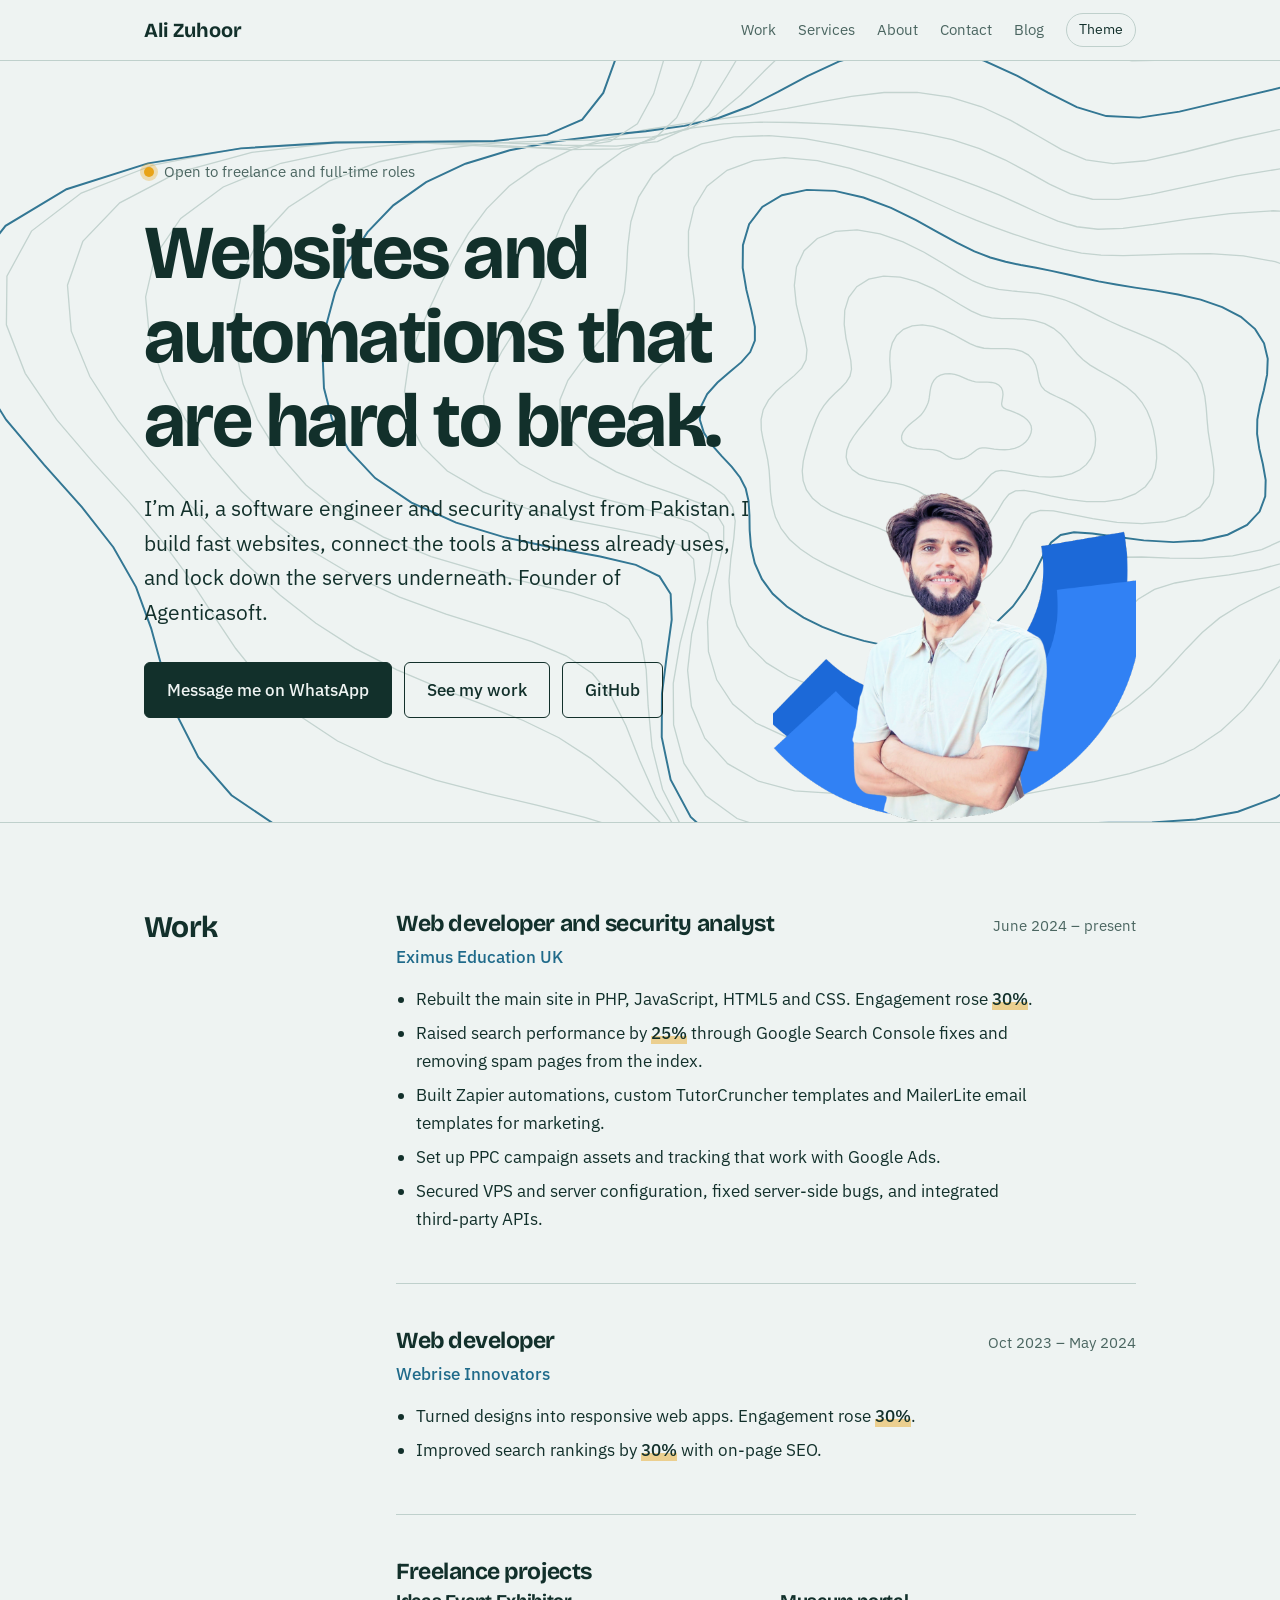
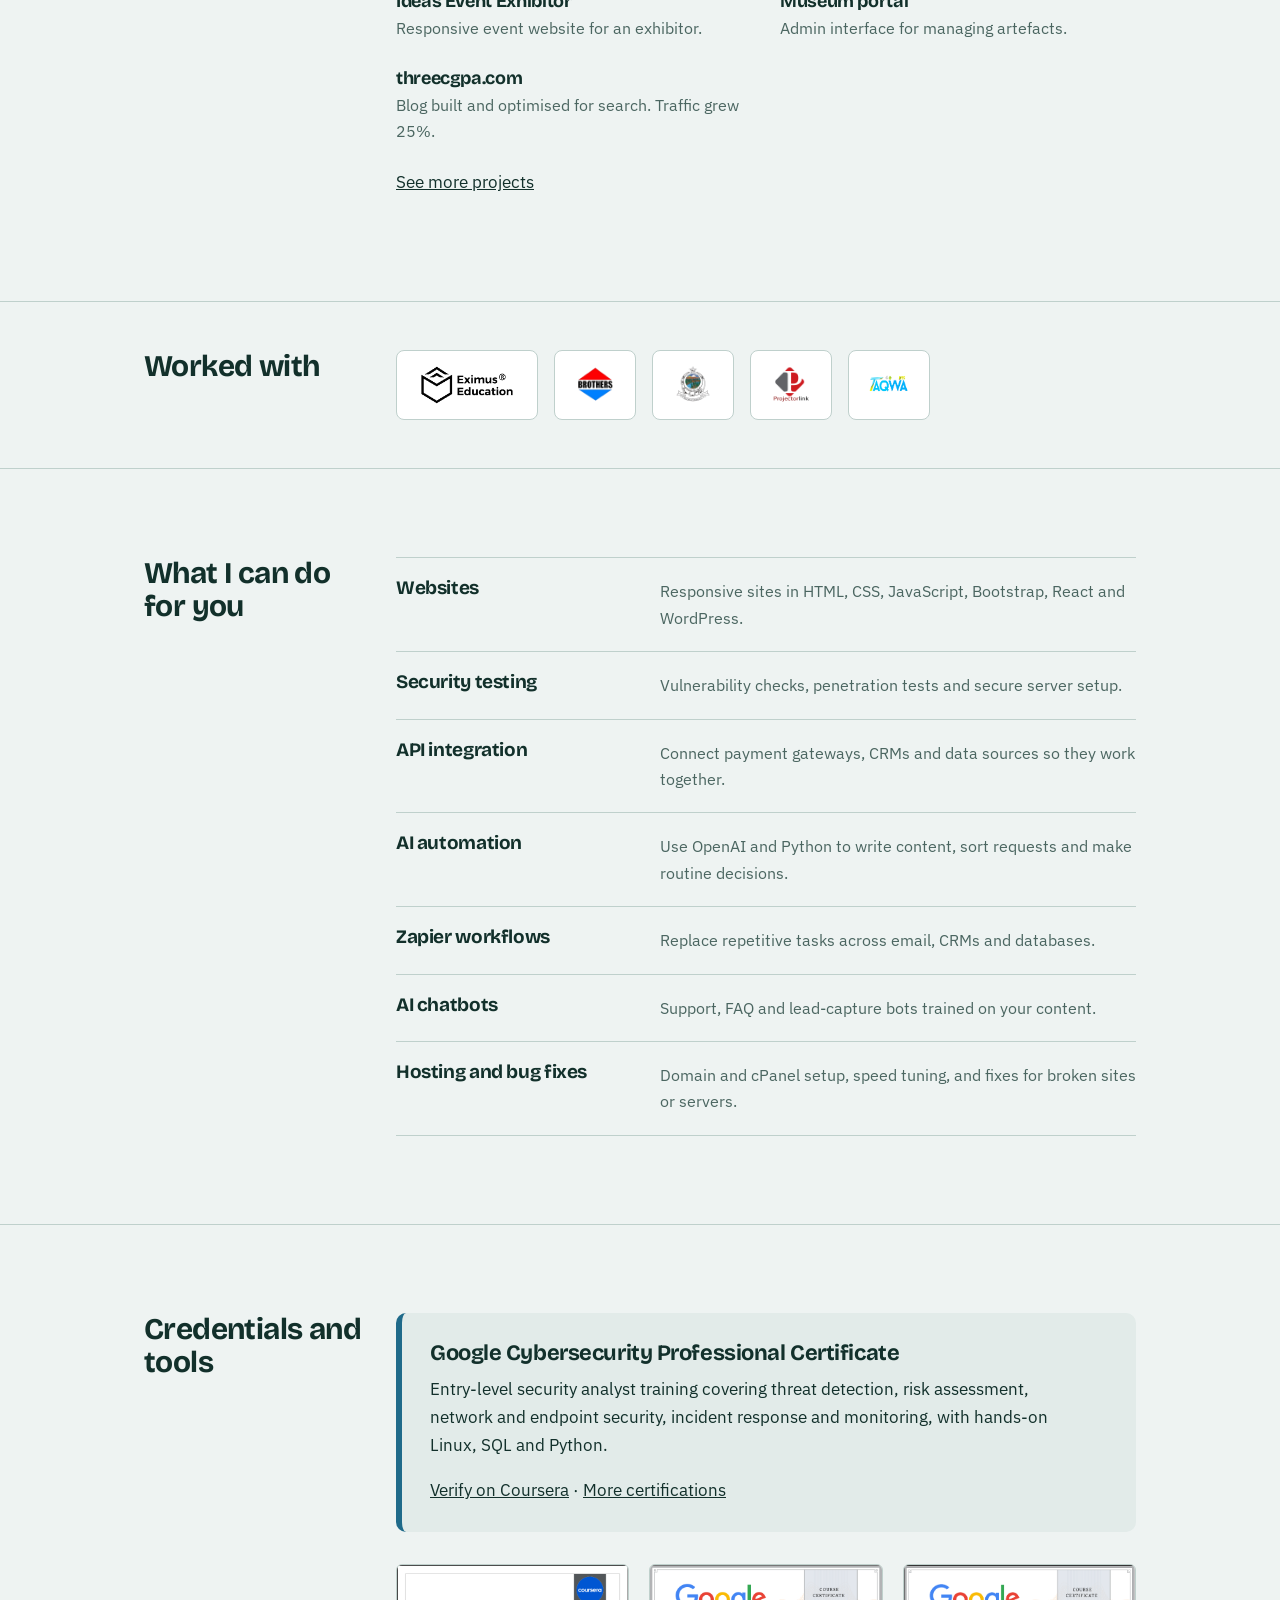
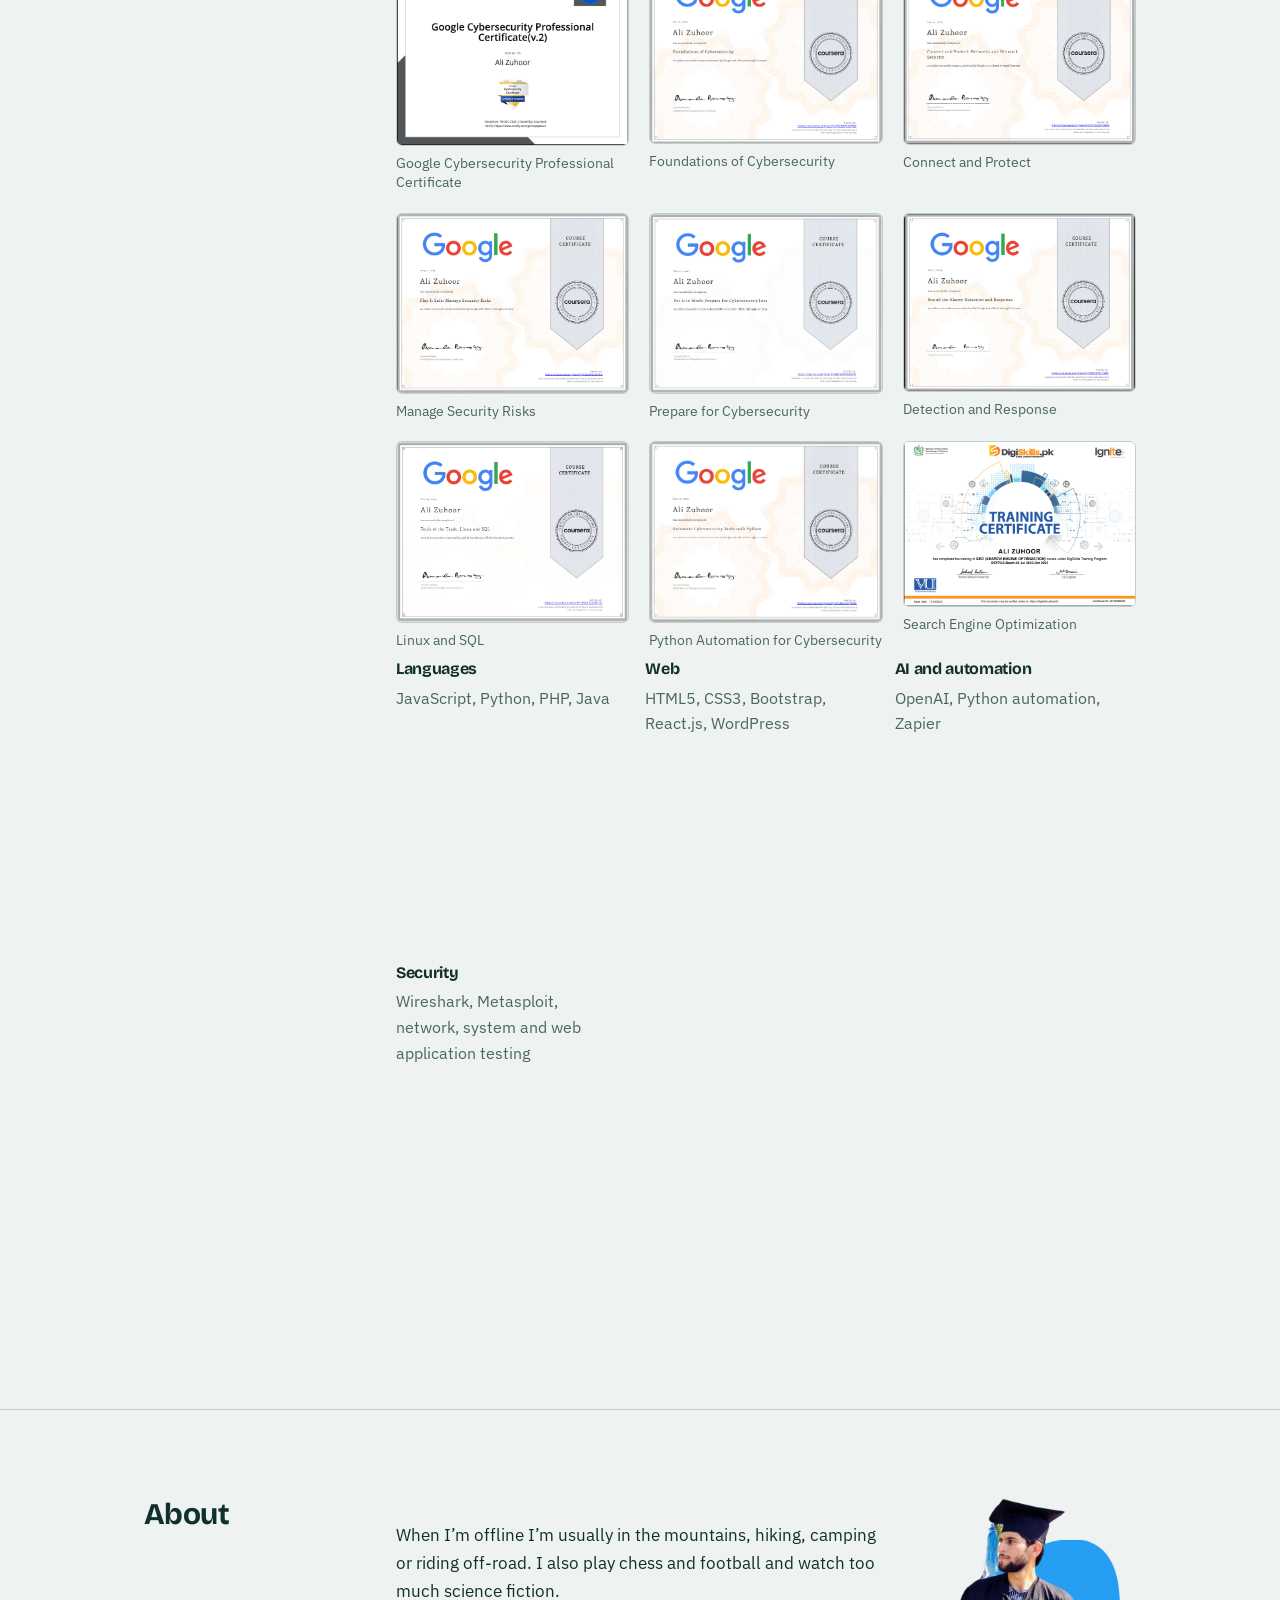
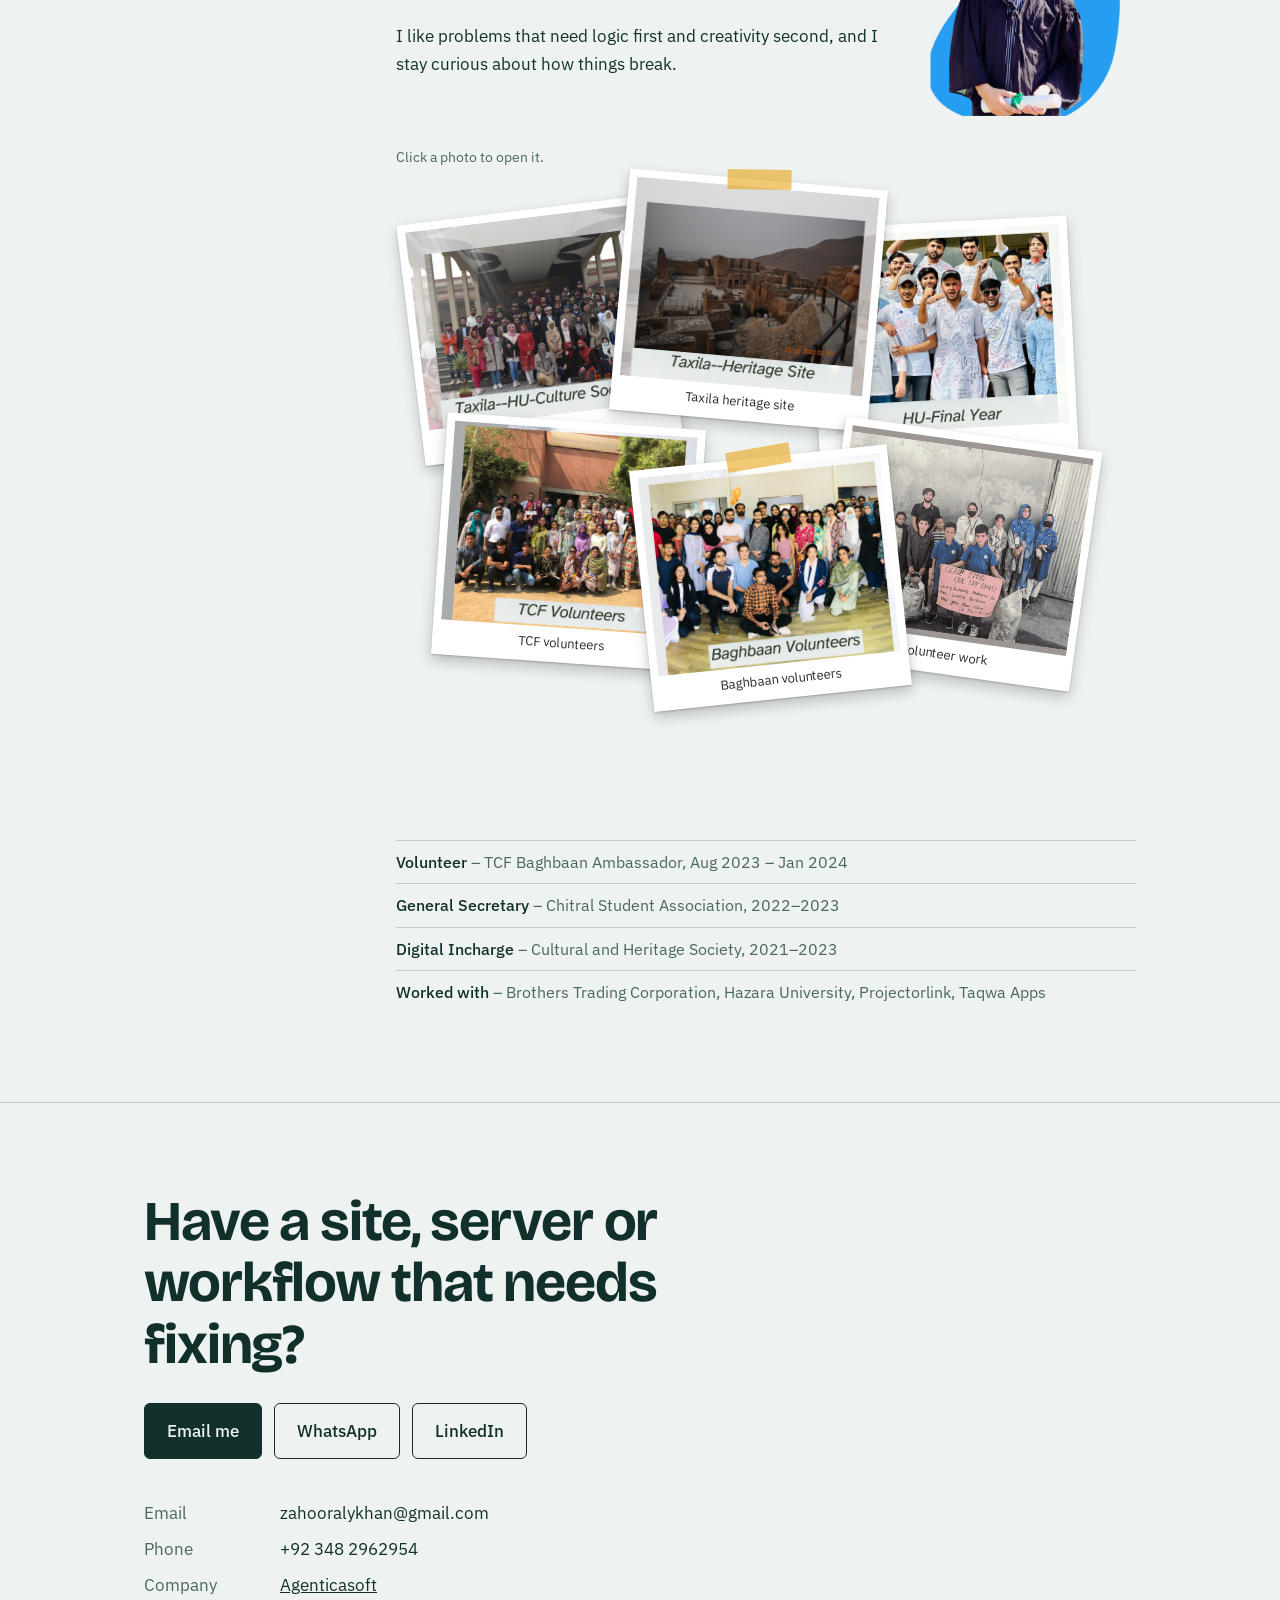
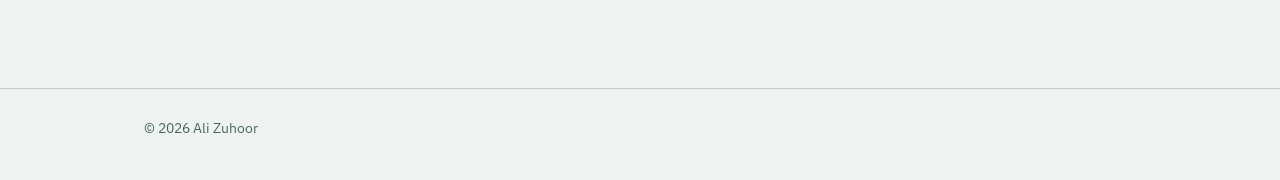
==== commit 9b0627e1: "Add files via upload" ====
--- a/index.html
+++ b/index.html
@@ -149,12 +149,14 @@
         <p>I like problems that need logic first and creativity second, and I stay curious about how things break.</p>
         </div>
         <img class="grad" src="images/ali-zuhoor-software%20engineer.png" width="520" height="520" alt="Ali Zuhoor in a graduation gown holding his degree"></div>
-        <div class="photos"><figure><img data-zoom src="images/1.jpg" width="900" height="900" alt="Taxila trip with the Hazara University Culture Society" loading="lazy"></figure>
-<figure><img data-zoom src="images/2.jpg" width="900" height="900" alt="Taxila heritage site" loading="lazy"></figure>
-<figure><img data-zoom src="images/3.jpg" width="900" height="900" alt="Hazara University final year" loading="lazy"></figure>
-<figure><img data-zoom src="images/4.jpg" width="900" height="900" alt="TCF volunteers" loading="lazy"></figure>
-<figure><img data-zoom src="images/5.jpg" width="900" height="900" alt="Baghbaan volunteers" loading="lazy"></figure>
-<figure><img data-zoom src="images/volunteer-work.png" width="900" height="506" alt="Volunteer work with children" loading="lazy"></figure>
+        <p class="hint">Click a photo to open it.</p>
+<div class="stack">
+<figure class="frame" data-zoom tabindex="0" role="button" aria-label="Open photo: Taxila, 2022"><img src="images/1.jpg" width="900" height="900" alt="Taxila trip with the Hazara University Culture Society" loading="lazy"><figcaption>Taxila, 2022</figcaption></figure>
+<figure class="frame tape" data-zoom tabindex="0" role="button" aria-label="Open photo: Taxila heritage site"><img src="images/2.jpg" width="900" height="900" alt="Taxila heritage site" loading="lazy"><figcaption>Taxila heritage site</figcaption></figure>
+<figure class="frame" data-zoom tabindex="0" role="button" aria-label="Open photo: Hazara University"><img src="images/3.jpg" width="900" height="900" alt="Hazara University final year" loading="lazy"><figcaption>Hazara University</figcaption></figure>
+<figure class="frame" data-zoom tabindex="0" role="button" aria-label="Open photo: TCF volunteers"><img src="images/4.jpg" width="900" height="900" alt="TCF volunteers" loading="lazy"><figcaption>TCF volunteers</figcaption></figure>
+<figure class="frame tape" data-zoom tabindex="0" role="button" aria-label="Open photo: Baghbaan volunteers"><img src="images/5.jpg" width="900" height="900" alt="Baghbaan volunteers" loading="lazy"><figcaption>Baghbaan volunteers</figcaption></figure>
+<figure class="frame" data-zoom tabindex="0" role="button" aria-label="Open photo: Volunteer work"><img src="images/volunteer-work.png" width="900" height="506" alt="Volunteer work with children" loading="lazy"><figcaption>Volunteer work</figcaption></figure>
 </div>
         <ul class="facts">
           <li><b>Volunteer</b> – TCF Baghbaan Ambassador, Aug 2023 – Jan 2024</li>
@@ -183,7 +185,6 @@
   </div>
 </section>
 </main>
-<dialog id="lb"><button type="button" id="lbx" aria-label="Close image">Close</button><img alt=""></dialog>
 <footer><div class="wrap">© 2026 Ali Zuhoor</div></footer>
 
 <script src="portfolio.js" defer></script>
--- a/portfolio.css
+++ b/portfolio.css
@@ -107,19 +107,45 @@
 .portrait{width:100%;max-width:420px;height:auto;justify-self:center;margin-bottom:-104px;display:block}
 @media(max-width:820px){.hero .wrap{grid-template-columns:1fr}.portrait{max-width:300px;justify-self:start}}
 .certs{display:grid;grid-template-columns:repeat(auto-fill,minmax(220px,1fr));gap:20px;margin-top:32px}
-.certs figure,.photos figure{margin:0}
+.certs figure{margin:0}
 .certs img{width:100%;height:auto;display:block;border:1px solid var(--line);border-radius:6px;background:#fff;cursor:zoom-in}
 .certs figcaption{font-size:14px;color:var(--muted);margin-top:8px;line-height:1.4}
 .about-top{display:grid;grid-template-columns:1fr 220px;gap:28px;align-items:center}
 .grad{width:100%;height:auto;display:block}
 @media(max-width:620px){.about-top{grid-template-columns:1fr}.grad{max-width:200px}}
-.photos{display:grid;grid-template-columns:repeat(auto-fill,minmax(200px,1fr));gap:12px;margin-top:28px}
-.photos img{width:100%;aspect-ratio:1;object-fit:cover;display:block;border-radius:6px;cursor:zoom-in}
 .logos-sec{padding:48px 0}
 .logos{display:flex;flex-wrap:wrap;gap:16px;align-items:center}
 .logos a,.logos span{background:#fff;border:1px solid var(--line);border-radius:8px;padding:12px 18px;display:flex;align-items:center}
 .logos img{height:44px;width:auto;display:block}
-dialog#lb{border:0;padding:0;background:transparent;max-width:94vw;max-height:94vh;overflow:visible}
-dialog#lb::backdrop{background:rgba(5,15,12,.85)}
-dialog#lb img{max-width:94vw;max-height:84vh;display:block;margin:0 auto;border-radius:6px;background:#fff}
-#lbx{display:block;margin:0 auto 10px;background:var(--bg);color:var(--ink);border:1px solid var(--line);border-radius:20px;padding:6px 16px;font:inherit;cursor:pointer}
+/* photo stack */
+.hint{font-size:14px;color:var(--muted);margin:28px 0 0}
+.stack{position:relative;isolation:isolate;aspect-ratio:1/.84;max-width:720px;margin:10px 0 56px}
+.frame{background:#fff;color:#2b2b2b;padding:8px 8px 0;margin:0;box-shadow:0 6px 14px rgba(0,0,0,.22),0 1px 2px rgba(0,0,0,.2);cursor:zoom-in;box-sizing:border-box}
+.frame img{display:block;width:100%;height:auto;aspect-ratio:1/.82;object-fit:cover;object-position:top center}
+.frame figcaption{font-size:13px;line-height:1.3;padding:8px 2px 10px;text-align:center;white-space:nowrap;overflow:hidden;text-overflow:ellipsis}
+.frame.tape::before{content:"";position:absolute;top:-10px;left:50%;width:64px;height:20px;margin-left:-32px;background:rgba(232,163,23,.6);transform:rotate(-4deg)}
+.stack .frame{position:absolute;left:var(--x);top:var(--y);width:36%;z-index:var(--z);transform:rotate(var(--r));transition:transform .3s cubic-bezier(.2,.8,.2,1),box-shadow .3s}
+.stack .frame:hover,.stack .frame:focus-visible{transform:rotate(var(--r)) translateY(-8px) scale(1.04);z-index:20;box-shadow:0 14px 28px rgba(0,0,0,.3)}
+.stack .frame:nth-child(1){--x:2%;--y:5%;--r:-7deg;--z:2}
+.stack .frame:nth-child(2){--x:31%;--y:0%;--r:5deg;--z:3}
+.stack .frame:nth-child(3){--x:58%;--y:7%;--r:-3deg;--z:1}
+.stack .frame:nth-child(4){--x:6%;--y:40%;--r:4deg;--z:4}
+.stack .frame:nth-child(5){--x:34%;--y:46%;--r:-6deg;--z:5}
+.stack .frame:nth-child(6){--x:60%;--y:42%;--r:8deg;--z:3}
+@media(max-width:600px){
+  .stack{aspect-ratio:1/1.5}
+  .stack .frame{width:47%}
+  .frame figcaption{font-size:12px}
+  .stack .frame:nth-child(1){--x:1%;--y:0%}
+  .stack .frame:nth-child(2){--x:51%;--y:2%}
+  .stack .frame:nth-child(3){--x:0%;--y:31%}
+  .stack .frame:nth-child(4){--x:52%;--y:33%}
+  .stack .frame:nth-child(5){--x:3%;--y:62%}
+  .stack .frame:nth-child(6){--x:51%;--y:64%}
+}
+.fly{position:fixed!important;margin:0!important;z-index:1001;transform-origin:50% 50%;cursor:zoom-out;box-shadow:0 24px 70px rgba(0,0,0,.55);background:#fff}
+img.fly{border-radius:0;object-fit:fill}
+.is-open{visibility:hidden}
+.fly-back{position:fixed;inset:0;z-index:1000;background:rgba(5,15,12,.84);cursor:zoom-out}
+.fly-x{position:fixed;top:calc(env(safe-area-inset-top,0px) + 14px);right:16px;z-index:1002;background:var(--bg);color:var(--ink);border:1px solid var(--line);border-radius:20px;padding:6px 16px;font:inherit;cursor:pointer}
+@media(prefers-reduced-motion:reduce){.stack .frame{transition:none}}
